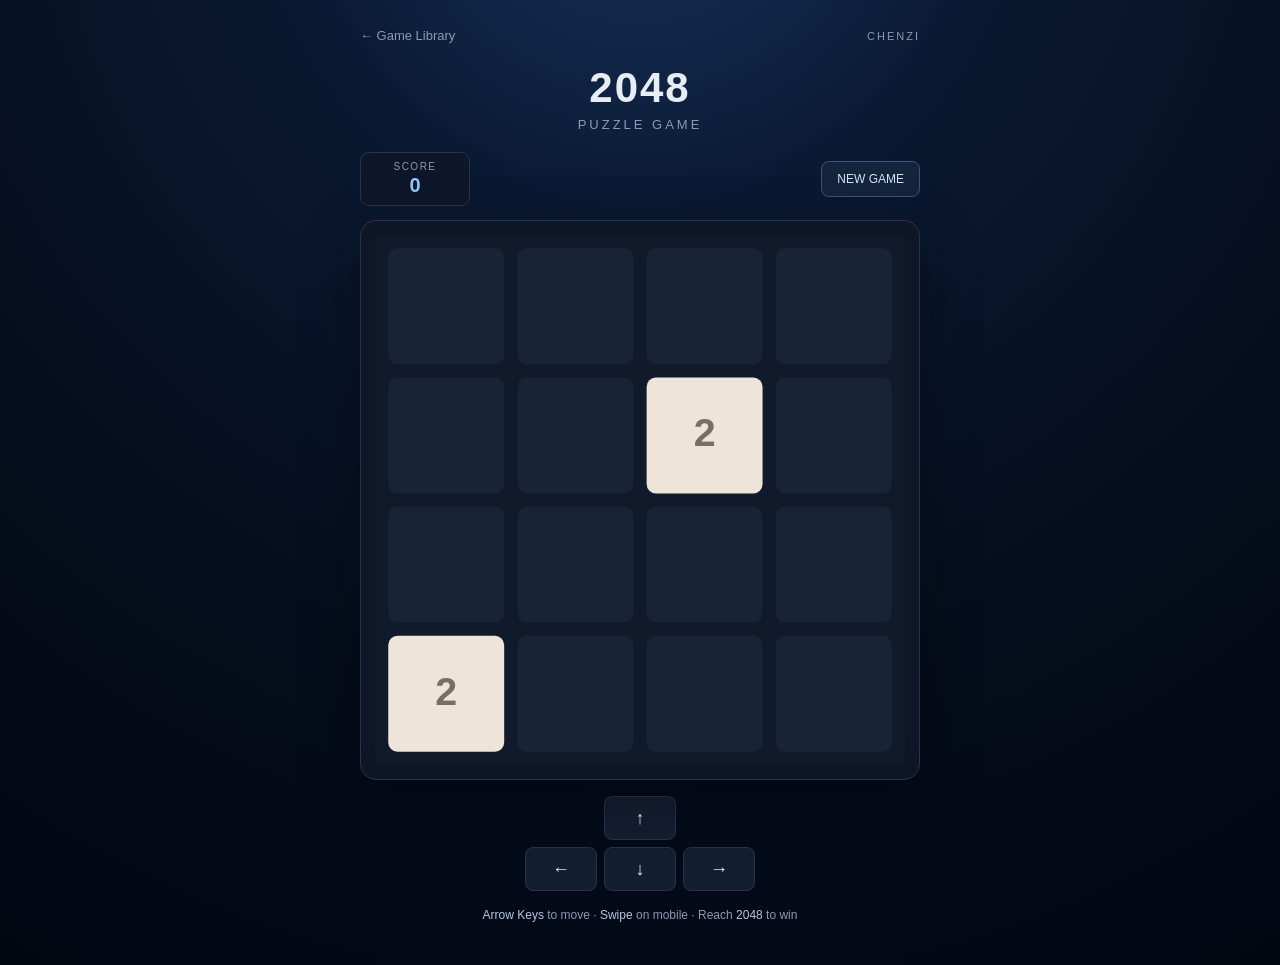
==== games/2048/index.html @ 6d498e64 "Initial game library" ====
<!DOCTYPE html>
<html lang="en">
<head>
<meta charset="UTF-8">
<meta name="viewport" content="width=device-width, initial-scale=1.0">

<title>2048 — Chenzi Game Library</title>

<style>

:root{
    --bg:#080d18;
    --panel:#0f1728;
    --panel2:#141e31;
    --line:#26334a;

    --text:#e8edf5;
    --muted:#8d9ab0;

    --accent:#6ba8ff;
    --accent2:#8cc8ff;

    --board:#111a2b;
    --empty:#182337;
}

*{
    box-sizing:border-box;
}

html,
body{
    margin:0;
    width:100%;
    min-height:100%;
}

body{

    min-height:100vh;

    background:
    radial-gradient(
        circle at 50% -15%,
        #18345f 0%,
        #0a1932 28%,
        #050d1c 65%,
        #020611 100%
    );


    color:var(--text);

    font-family:
        Inter,
        "Segoe UI",
        "Microsoft YaHei",
        sans-serif;

    display:flex;
    justify-content:center;

    overflow-x:hidden;
}


/* =========================================================
                         页面
========================================================= */

.page{

    width:min(560px,94vw);

    padding:
        28px
        0
        40px;

}


/* =========================================================
                         顶部
========================================================= */

.topbar{

    display:flex;

    align-items:center;

    justify-content:space-between;

    margin-bottom:24px;

}

.back{

    color:var(--muted);

    text-decoration:none;

    font-size:13px;

    transition:.15s;

}

.back:hover{

    color:var(--text);

}


.brand{

    color:var(--muted);

    font-size:11px;

    letter-spacing:2px;

}


/* =========================================================
                         标题
========================================================= */

.header{

    text-align:center;

    margin-bottom:20px;

}

h1{

    margin:0;

    font-size:42px;

    line-height:1;

    letter-spacing:2px;

    font-weight:700;

}

.subtitle{

    margin-top:8px;

    color:var(--muted);

    font-size:13px;

    letter-spacing:3px;

}


/* =========================================================
                         信息栏
========================================================= */

.info{

    display:flex;

    justify-content:space-between;

    align-items:center;

    margin-bottom:14px;

}


.score-box{

    min-width:110px;

    padding:
        8px
        14px;

    background:
        rgba(15,23,40,.9);

    border:
        1px solid var(--line);

    border-radius:9px;

    text-align:center;

}


.score-label{

    display:block;

    color:var(--muted);

    font-size:10px;

    letter-spacing:1.5px;

}


#score{

    display:block;

    margin-top:2px;

    font-size:20px;

    font-weight:700;

    color:var(--accent2);

}


.new-game{

    border:
        1px solid #38547c;

    background:
        #14243d;

    color:#cfe4ff;

    padding:
        10px
        15px;

    border-radius:8px;

    font:inherit;

    font-size:12px;

    cursor:pointer;

    transition:.15s;

}

.new-game:hover{

    background:#1a2f4f;

    border-color:#5278aa;

}


/* =========================================================
                         游戏区域
========================================================= */

.game-wrapper{

    position:relative;

    width:100%;

    aspect-ratio:1 / 1;

    background:
        rgba(15,23,40,.94);

    border:
        1px solid var(--line);

    border-radius:16px;

    padding:14px;

    box-shadow:
        0 18px 60px rgba(0,0,0,.3);

}


canvas{

    display:block;

    width:100%;

    height:100%;

    border-radius:10px;

    touch-action:none;

}


/* =========================================================
                         游戏结束 / 胜利
========================================================= */

.overlay{

    position:absolute;

    inset:14px;

    border-radius:10px;

    background:
        rgba(7,12,22,.84);

    backdrop-filter:
        blur(5px);

    display:flex;

    align-items:center;

    justify-content:center;

    flex-direction:column;

    opacity:0;

    pointer-events:none;

    transition:.25s;

}


.overlay.show{

    opacity:1;

    pointer-events:auto;

}


.overlay-title{

    font-size:30px;

    font-weight:700;

    letter-spacing:2px;

    margin-bottom:8px;

}


.overlay-sub{

    color:var(--muted);

    font-size:13px;

    margin-bottom:20px;

}


.overlay button{

    border:
        1px solid #38547c;

    background:#14243d;

    color:#d8e9ff;

    padding:
        10px
        20px;

    border-radius:8px;

    cursor:pointer;

    font:inherit;

}


/* =========================================================
                         手机方向键
========================================================= */

.controls{

    margin-top:16px;

    display:grid;

    grid-template-columns:
        repeat(3,1fr);

    gap:7px;

    max-width:230px;

    margin-left:auto;

    margin-right:auto;

}


.control{

    height:44px;

    border:
        1px solid var(--line);

    background:
        var(--panel2);

    color:var(--text);

    border-radius:8px;

    cursor:pointer;

    font-size:18px;

    user-select:none;

    -webkit-user-select:none;

    transition:.1s;

}


.control:hover{

    background:#1c2940;

    border-color:#41516b;

}


.control:active{

    transform:scale(.94);

    background:#243650;

}


.control.up{

    grid-column:2;

}

.control.left{

    grid-column:1;

    grid-row:2;

}

.control.down{

    grid-column:2;

    grid-row:2;

}

.control.right{

    grid-column:3;

    grid-row:2;

}


/* =========================================================
                         提示
========================================================= */

.hint{

    text-align:center;

    color:var(--muted);

    font-size:12px;

    line-height:1.6;

    margin-top:15px;

}


.hint b{

    color:#b7c7df;

    font-weight:500;

}


/* =========================================================
                         小屏幕
========================================================= */

@media(max-width:500px){

    .page{

        padding-top:18px;

    }

    h1{

        font-size:36px;

    }

    .score-box{

        min-width:90px;

    }

}

</style>
</head>


<body>


<div class="page">


<!-- =====================================================
                         顶部
===================================================== -->

<div class="topbar">

    <a
        href="../../index.html"
        class="back">

        ← Game Library

    </a>


    <div class="brand">

        CHENZI

    </div>

</div>



<!-- =====================================================
                         标题
===================================================== -->

<header class="header">

    <h1>2048</h1>

    <div class="subtitle">

        PUZZLE GAME

    </div>

</header>



<!-- =====================================================
                         分数
===================================================== -->

<div class="info">


    <div class="score-box">

        <span class="score-label">

            SCORE

        </span>

        <span id="score">

            0

        </span>

    </div>


    <button
        class="new-game"
        id="newGame">

        NEW GAME

    </button>


</div>



<!-- =====================================================
                         游戏区域
===================================================== -->

<div class="game-wrapper">


    <canvas id="gameCanvas"></canvas>


    <div
        class="overlay"
        id="overlay">


        <div
            class="overlay-title"
            id="overlayTitle">

            GAME OVER

        </div>


        <div
            class="overlay-sub"
            id="overlaySub">

            No more moves.

        </div>


        <button id="overlayButton">

            TRY AGAIN

        </button>


    </div>


</div>



<!-- =====================================================
                         手机方向键
===================================================== -->

<div class="controls">


    <button
        class="control up"
        data-direction="up">

        ↑

    </button>


    <button
        class="control left"
        data-direction="left">

        ←

    </button>


    <button
        class="control down"
        data-direction="down">

        ↓

    </button>


    <button
        class="control right"
        data-direction="right">

        →

    </button>


</div>



<div class="hint">

    <b>Arrow Keys</b>
    to move
    ·
    <b>Swipe</b>
    on mobile
    ·
    Reach <b>2048</b> to win

</div>


</div>



<script>

/* =========================================================
                         基本参数
========================================================= */

const SIZE = 4;


/* =========================================================
                         Canvas
========================================================= */

const canvas =
    document.getElementById("gameCanvas");

const ctx =
    canvas.getContext("2d");


/* =========================================================
                         游戏状态
========================================================= */

let board;

let score = 0;

let gameOver = false;

let audioContext = null;


function playMergeSound(){

    try{

        if(!audioContext){

            audioContext =
                new (
                    window.AudioContext ||
                    window.webkitAudioContext
                )();

        }


        if(
            audioContext.state ===
            "suspended"
        ){

            audioContext.resume();

        }


        const now =
            audioContext.currentTime;


        /*
         * 主体声音
         */

        const oscillator =
            audioContext.createOscillator();


        const gain =
            audioContext.createGain();


        oscillator.type =
            "triangle";


        /*
         * 固定音高
         * 不随方块数字变化
         */

        oscillator.frequency.setValueAtTime(
            520,
            now
        );


        /*
         * 瞬间攻击 + 快速衰减
         */

        gain.gain.setValueAtTime(
            0.0001,
            now
        );


        gain.gain.exponentialRampToValueAtTime(
            0.18,
            now + 0.004
        );


        gain.gain.exponentialRampToValueAtTime(
            0.0001,
            now + 0.065
        );


        oscillator.connect(gain);

        gain.connect(
            audioContext.destination
        );


        oscillator.start(now);

        oscillator.stop(
            now + 0.07
        );


        /*
         * 再叠加一个极短的 click
         * 增加“啪”的感觉
         */

        const buffer =
            audioContext.createBuffer(
                1,
                audioContext.sampleRate * 0.025,
                audioContext.sampleRate
            );


        const data =
            buffer.getChannelData(0);


        for(
            let i=0;
            i<data.length;
            i++
        ){

            /*
             * 白噪声快速衰减
             */

            data[i] =
                (
                    Math.random() * 2 - 1
                ) *
                Math.pow(
                    1 - i / data.length,
                    5
                );

        }


        const noise =
            audioContext.createBufferSource();


        const noiseGain =
            audioContext.createGain();


        noise.buffer =
            buffer;


        noiseGain.gain.setValueAtTime(
            0.035,
            now
        );


        noiseGain.gain.exponentialRampToValueAtTime(
            0.0001,
            now + 0.025
        );


        noise.connect(
            noiseGain
        );


        noiseGain.connect(
            audioContext.destination
        );


        noise.start(now);

    }catch(error){

        console.log(
            "Audio unavailable."
        );

    }

}

let won = false;

let keepPlaying = false;


/* =========================================================
                         Canvas 自适应
========================================================= */

function resizeCanvas(){

    const rect =
        canvas.getBoundingClientRect();

    const dpr =
        window.devicePixelRatio || 1;

    canvas.width =
        rect.width * dpr;

    canvas.height =
        rect.height * dpr;

    ctx.setTransform(
        dpr,
        0,
        0,
        dpr,
        0,
        0
    );

    draw();

}


window.addEventListener(
    "resize",
    resizeCanvas
);


/* =========================================================
                         创建棋盘
========================================================= */

function createBoard(){

    return Array.from(
        {length:SIZE},
        () => Array(SIZE).fill(0)
    );

}


/* =========================================================
                         随机生成方块
========================================================= */

function addTile(){

    const empty = [];


    for(let r=0;r<SIZE;r++){

        for(let c=0;c<SIZE;c++){

            if(board[r][c] === 0){

                empty.push({
                    r,
                    c
                });

            }

        }

    }


    if(empty.length === 0){

        return;

    }


    const cell =
        empty[
            Math.floor(
                Math.random() *
                empty.length
            )
        ];


    board[cell.r][cell.c] =
        Math.random() < 0.9
        ? 2
        : 4;

}


/* =========================================================
                         开始新游戏
========================================================= */

function newGame(){

    board =
        createBoard();

    score =
        0;

    gameOver =
        false;

    won =
        false;

    keepPlaying =
        false;


    hideOverlay();


    addTile();

    addTile();


    updateScore();

    draw();

}


/* =========================================================
                         压缩一行
========================================================= */

function slide(row){

    return row.filter(
        value => value !== 0
    );

}


/* =========================================================
                         合并一行
========================================================= */

function mergeRow(row){

    let result =
        slide(row);

    let merged = [];


    for(
        let i=0;
        i<result.length;
        i++
    ){

        if(
            i < result.length - 1 &&
            result[i] === result[i+1]
        ){

            const value =
                result[i] * 2;


            merged.push(value);

            score += value;

	    playMergeSound();

            i++;

        }else{

            merged.push(
                result[i]
            );

        }

    }


    while(
        merged.length < SIZE
    ){

        merged.push(0);

    }


    return merged;

}


/* =========================================================
                         左移
========================================================= */

function moveLeft(){

    let moved =
        false;


    for(let r=0;r<SIZE;r++){

        const oldRow =
            [...board[r]];


        const newRow =
            mergeRow(oldRow);


        board[r] =
            newRow;


        if(
            !arraysEqual(
                oldRow,
                newRow
            )
        ){

            moved =
                true;

        }

    }


    return moved;

}


/* =========================================================
                         右移
========================================================= */

function moveRight(){

    let moved =
        false;


    for(let r=0;r<SIZE;r++){

        const oldRow =
            [...board[r]];


        const reversed =
            [...oldRow].reverse();


        const merged =
            mergeRow(reversed);


        const newRow =
            merged.reverse();


        board[r] =
            newRow;


        if(
            !arraysEqual(
                oldRow,
                newRow
            )
        ){

            moved =
                true;

        }

    }


    return moved;

}


/* =========================================================
                         上移
========================================================= */

function moveUp(){

    let moved =
        false;


    for(let c=0;c<SIZE;c++){

        const oldCol = [];


        for(let r=0;r<SIZE;r++){

            oldCol.push(
                board[r][c]
            );

        }


        const newCol =
            mergeRow(oldCol);


        for(let r=0;r<SIZE;r++){

            board[r][c] =
                newCol[r];

        }


        if(
            !arraysEqual(
                oldCol,
                newCol
            )
        ){

            moved =
                true;

        }

    }


    return moved;

}


/* =========================================================
                         下移
========================================================= */

function moveDown(){

    let moved =
        false;


    for(let c=0;c<SIZE;c++){

        const oldCol = [];


        for(let r=0;r<SIZE;r++){

            oldCol.push(
                board[r][c]
            );

        }


        const reversed =
            [...oldCol].reverse();


        const merged =
            mergeRow(reversed);


        const newCol =
            merged.reverse();


        for(let r=0;r<SIZE;r++){

            board[r][c] =
                newCol[r];

        }


        if(
            !arraysEqual(
                oldCol,
                newCol
            )
        ){

            moved =
                true;

        }

    }


    return moved;

}


/* =========================================================
                         数组比较
========================================================= */

function arraysEqual(a,b){

    if(a.length !== b.length){

        return false;

    }


    for(let i=0;i<a.length;i++){

        if(a[i] !== b[i]){

            return false;

        }

    }


    return true;

}


/* =========================================================
                         检查是否可以移动
========================================================= */

function canMove(){

    /*
     * 还有空格
     */

    for(let r=0;r<SIZE;r++){

        for(let c=0;c<SIZE;c++){

            if(board[r][c] === 0){

                return true;

            }

        }

    }


    /*
     * 横向是否存在相同数字
     */

    for(let r=0;r<SIZE;r++){

        for(let c=0;c<SIZE-1;c++){

            if(
                board[r][c] ===
                board[r][c+1]
            ){

                return true;

            }

        }

    }


    /*
     * 纵向是否存在相同数字
     */

    for(let c=0;c<SIZE;c++){

        for(let r=0;r<SIZE-1;r++){

            if(
                board[r][c] ===
                board[r+1][c]
            ){

                return true;

            }

        }

    }


    return false;

}


/* =========================================================
                         检查 2048
========================================================= */

function checkWin(){

    for(let r=0;r<SIZE;r++){

        for(let c=0;c<SIZE;c++){

            if(board[r][c] === 2048){

                return true;

            }

        }

    }


    return false;

}


/* =========================================================
                         执行移动
========================================================= */

function move(direction){

    if(gameOver){

        return;

    }


    if(won && !keepPlaying){

        return;

    }


    let moved =
        false;


    switch(direction){

        case "left":

            moved =
                moveLeft();

            break;


        case "right":

            moved =
                moveRight();

            break;


        case "up":

            moved =
                moveUp();

            break;


        case "down":

            moved =
                moveDown();

            break;

    }


    /*
     * 没有发生变化
     */

    if(!moved){

        return;

    }


    /*
     * 和 MATLAB 版本一样：
     * 只有成功移动后才生成新方块。
     */

    addTile();


    updateScore();

    draw();


    /*
     * 胜利
     */

    if(
        !won &&
        checkWin()
    ){

        won =
            true;

        showWin();

    }


    /*
     * 游戏结束
     */

    if(!canMove()){

        gameOver =
            true;

        showGameOver();

    }

}


/* =========================================================
                         更新分数
========================================================= */

function updateScore(){

    document
        .getElementById("score")
        .textContent =
        score;

}


/* =========================================================
                         方块颜色
========================================================= */

function getTileStyle(value){

    const colors = {

        0:{
            bg:"#182337",
            text:"transparent"
        },

        2:{
            bg:"#eee4da",
            text:"#776e65"
        },

        4:{
            bg:"#ede0c8",
            text:"#776e65"
        },

        8:{
            bg:"#f2b179",
            text:"#ffffff"
        },

        16:{
            bg:"#f59563",
            text:"#ffffff"
        },

        32:{
            bg:"#f67c5f",
            text:"#ffffff"
        },

        64:{
            bg:"#f65e3b",
            text:"#ffffff"
        },

        128:{
            bg:"#edcf72",
            text:"#ffffff"
        },

        256:{
            bg:"#edcc61",
            text:"#ffffff"
        },

        512:{
            bg:"#edc850",
            text:"#ffffff"
        },

        1024:{
            bg:"#edc53f",
            text:"#ffffff"
        },

        2048:{
            bg:"#edc22e",
            text:"#ffffff"
        }

    };


    if(
        colors[value]
    ){

        return colors[value];

    }


    return {

        bg:"#244d79",

        text:"#ffffff"

    };

}


/* =========================================================
                         绘制圆角矩形
========================================================= */

function roundedRect(
    x,
    y,
    width,
    height,
    radius
){

    ctx.beginPath();

    ctx.roundRect(
        x,
        y,
        width,
        height,
        radius
    );

    ctx.fill();

}


/* =========================================================
                         绘制棋盘
========================================================= */

function draw(){

    if(!board){

        return;

    }


    const width =
        canvas.clientWidth;

    const height =
        canvas.clientHeight;


    /*
     * 背景
     */

    ctx.clearRect(
        0,
        0,
        width,
        height
    );


    ctx.fillStyle =
        "#101a2b";

    ctx.fillRect(
        0,
        0,
        width,
        height
    );


    /*
     * 间距
     */

    const gap =
        Math.max(
            7,
            width * 0.025
        );


    const tileSize =
        (
            width -
            gap * 5
        ) / 4;


    /*
     * 绘制 16 个格子
     */

    for(let r=0;r<SIZE;r++){

        for(let c=0;c<SIZE;c++){

            const x =
                gap +
                c *
                (tileSize + gap);


            const y =
                gap +
                r *
                (tileSize + gap);


            const value =
                board[r][c];


            const style =
                getTileStyle(value);


            ctx.fillStyle =
                style.bg;


            roundedRect(
                x,
                y,
                tileSize,
                tileSize,
                Math.max(
                    6,
                    tileSize * .08
                )
            );


            if(value !== 0){

                /*
                 * 数字大小
                 */

                let fontSize;


                if(value < 100){

                    fontSize =
                        tileSize * .34;

                }else if(value < 1000){

                    fontSize =
                        tileSize * .29;

                }else{

                    fontSize =
                        tileSize * .22;

                }


                ctx.fillStyle =
                    style.text;


                ctx.font =
                    `700 ${fontSize}px Inter, "Segoe UI", sans-serif`;


                ctx.textAlign =
                    "center";


                ctx.textBaseline =
                    "middle";


                ctx.fillText(

                    value.toString(),

                    x +
                    tileSize / 2,

                    y +
                    tileSize / 2

                );

            }

        }

    }

}


/* =========================================================
                         Overlay
========================================================= */

function showOverlay(
    title,
    subtitle
){

    document
        .getElementById("overlayTitle")
        .textContent =
        title;


    document
        .getElementById("overlaySub")
        .textContent =
        subtitle;


    document
        .getElementById("overlay")
        .classList
        .add("show");

}


function hideOverlay(){

    document
        .getElementById("overlay")
        .classList
        .remove("show");

}


/* =========================================================
                         胜利
========================================================= */

function showWin(){

    showOverlay(

        "YOU WIN!",

        "You reached 2048."

    );


    document
        .getElementById("overlayButton")
        .textContent =
        "KEEP PLAYING";

}


/* =========================================================
                         游戏结束
========================================================= */

function showGameOver(){

    showOverlay(

        "GAME OVER",

        "No more moves."

    );


    document
        .getElementById("overlayButton")
        .textContent =
        "TRY AGAIN";

}


/* =========================================================
                         Overlay 按钮
========================================================= */

document
    .getElementById("overlayButton")
    .addEventListener(

        "click",

        () => {

            if(won && !keepPlaying){

                keepPlaying =
                    true;

                hideOverlay();

            }else{

                newGame();

            }

        }

    );


/* =========================================================
                         新游戏
========================================================= */

document
    .getElementById("newGame")
    .addEventListener(

        "click",

        newGame

    );


/* =========================================================
                         键盘控制
========================================================= */

document.addEventListener(

    "keydown",

    event => {

        const keys = {

            ArrowLeft:"left",

            ArrowRight:"right",

            ArrowUp:"up",

            ArrowDown:"down"

        };


        if(
            keys[event.key]
        ){

            event.preventDefault();

            move(
                keys[event.key]
            );

        }

    }

);


/* =========================================================
                         屏幕按钮
========================================================= */

document
    .querySelectorAll(
        ".control"
    )
    .forEach(

        button => {

            button.addEventListener(

                "click",

                () => {

                    move(
                        button.dataset.direction
                    );

                }

            );

        }

    );


/* =========================================================
                         触摸滑动
========================================================= */

let touchStartX = 0;

let touchStartY = 0;


canvas.addEventListener(

    "touchstart",

    event => {

        const touch =
            event.changedTouches[0];


        touchStartX =
            touch.clientX;

        touchStartY =
            touch.clientY;

    },

    {
        passive:true
    }

);


canvas.addEventListener(

    "touchend",

    event => {

        const touch =
            event.changedTouches[0];


        const dx =
            touch.clientX -
            touchStartX;


        const dy =
            touch.clientY -
            touchStartY;


        const threshold =
            25;


        if(
            Math.abs(dx) <
            threshold &&
            Math.abs(dy) <
            threshold
        ){

            return;

        }


        if(
            Math.abs(dx) >
            Math.abs(dy)
        ){

            if(dx > 0){

                move("right");

            }else{

                move("left");

            }

        }else{

            if(dy > 0){

                move("down");

            }else{

                move("up");

            }

        }

    },

    {
        passive:true
    }

);


/* =========================================================
                         初始化
========================================================= */

newGame();

resizeCanvas();

</script>

</body>
</html>
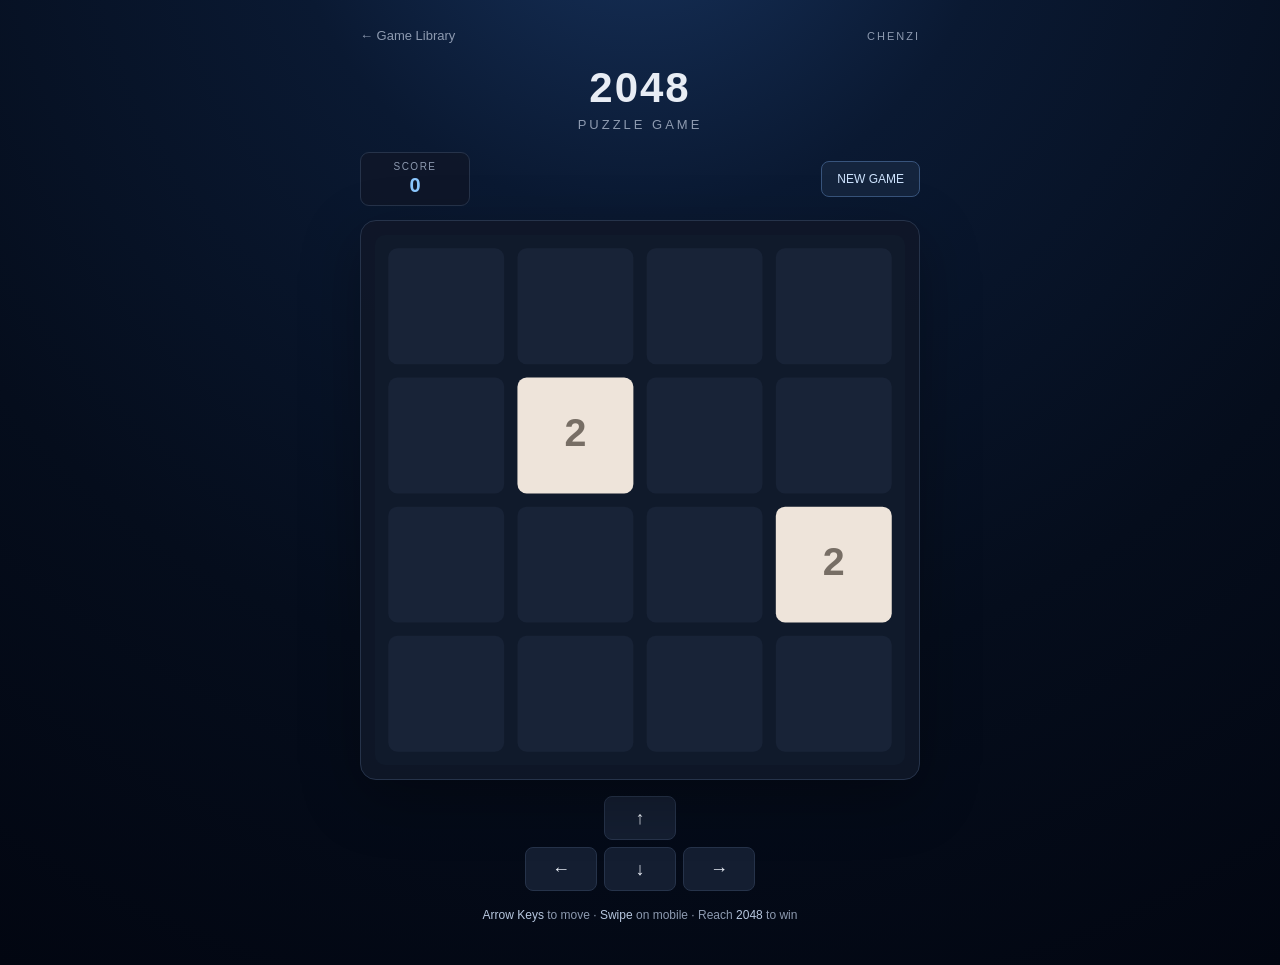
==== commit 2f004bdc: "Update games and mobile controls Classic games recreated with JavaScript — for learning, experimenta" ====
--- a/games/2048/index.html
+++ b/games/2048/index.html
@@ -48,7 +48,6 @@
         #020611 100%
     );
 
-
     color:var(--text);
 
     font-family:
@@ -787,6 +786,10 @@
 let audioContext = null;
 
 
+/* =========================================================
+                       合成音效
+========================================================= */
+
 function playMergeSound(){
 
     try{
@@ -816,9 +819,44 @@
             audioContext.currentTime;
 
 
+        /* =================================================
+                         轻度压缩
+           ================================================= */
+
         /*
-         * 主体声音
+         * 手机扬声器和电脑扬声器的表现差异比较大，
+         * 这里增加一个轻度 compressor，
+         * 在提高音量的同时避免峰值过于刺耳。
          */
+
+        const compressor =
+            audioContext.createDynamicsCompressor();
+
+
+        compressor.threshold.value =
+            -12;
+
+        compressor.knee.value =
+            8;
+
+        compressor.ratio.value =
+            4;
+
+        compressor.attack.value =
+            0.003;
+
+        compressor.release.value =
+            0.08;
+
+
+        compressor.connect(
+            audioContext.destination
+        );
+
+
+        /* =================================================
+                         主体声音
+           ================================================= */
 
         const oscillator =
             audioContext.createOscillator();
@@ -844,7 +882,13 @@
 
 
         /*
-         * 瞬间攻击 + 快速衰减
+         * 提高合成音效音量。
+         *
+         * 原来：
+         * 0.18
+         *
+         * 现在：
+         * 0.38
          */
 
         gain.gain.setValueAtTime(
@@ -854,7 +898,7 @@
 
 
         gain.gain.exponentialRampToValueAtTime(
-            0.18,
+            0.55,
             now + 0.004
         );
 
@@ -868,7 +912,7 @@
         oscillator.connect(gain);
 
         gain.connect(
-            audioContext.destination
+            compressor
         );
 
 
@@ -879,15 +923,24 @@
         );
 
 
+        /* =================================================
+                         Click 音效
+           ================================================= */
+
         /*
-         * 再叠加一个极短的 click
-         * 增加“啪”的感觉
+         * 再叠加一个极短的 click，
+         * 增加“啪”的感觉。
+         *
+         * 同样提高音量。
          */
 
         const buffer =
             audioContext.createBuffer(
                 1,
-                audioContext.sampleRate * 0.025,
+                Math.floor(
+                    audioContext.sampleRate *
+                    0.025
+                ),
                 audioContext.sampleRate
             );
 
@@ -930,8 +983,16 @@
             buffer;
 
 
+        /*
+         * 原来：
+         * 0.035
+         *
+         * 现在：
+         * 0.07
+         */
+
         noiseGain.gain.setValueAtTime(
-            0.035,
+            0.11,
             now
         );
 
@@ -948,7 +1009,7 @@
 
 
         noiseGain.connect(
-            audioContext.destination
+            compressor
         );
 
 
@@ -963,6 +1024,7 @@
     }
 
 }
+
 
 let won = false;
 
@@ -1153,7 +1215,14 @@
 
             score += value;
 
-	    playMergeSound();
+
+            /*
+             * 每次发生合成，
+             * 播放增强后的音效。
+             */
+
+            playMergeSound();
+
 
             i++;
 
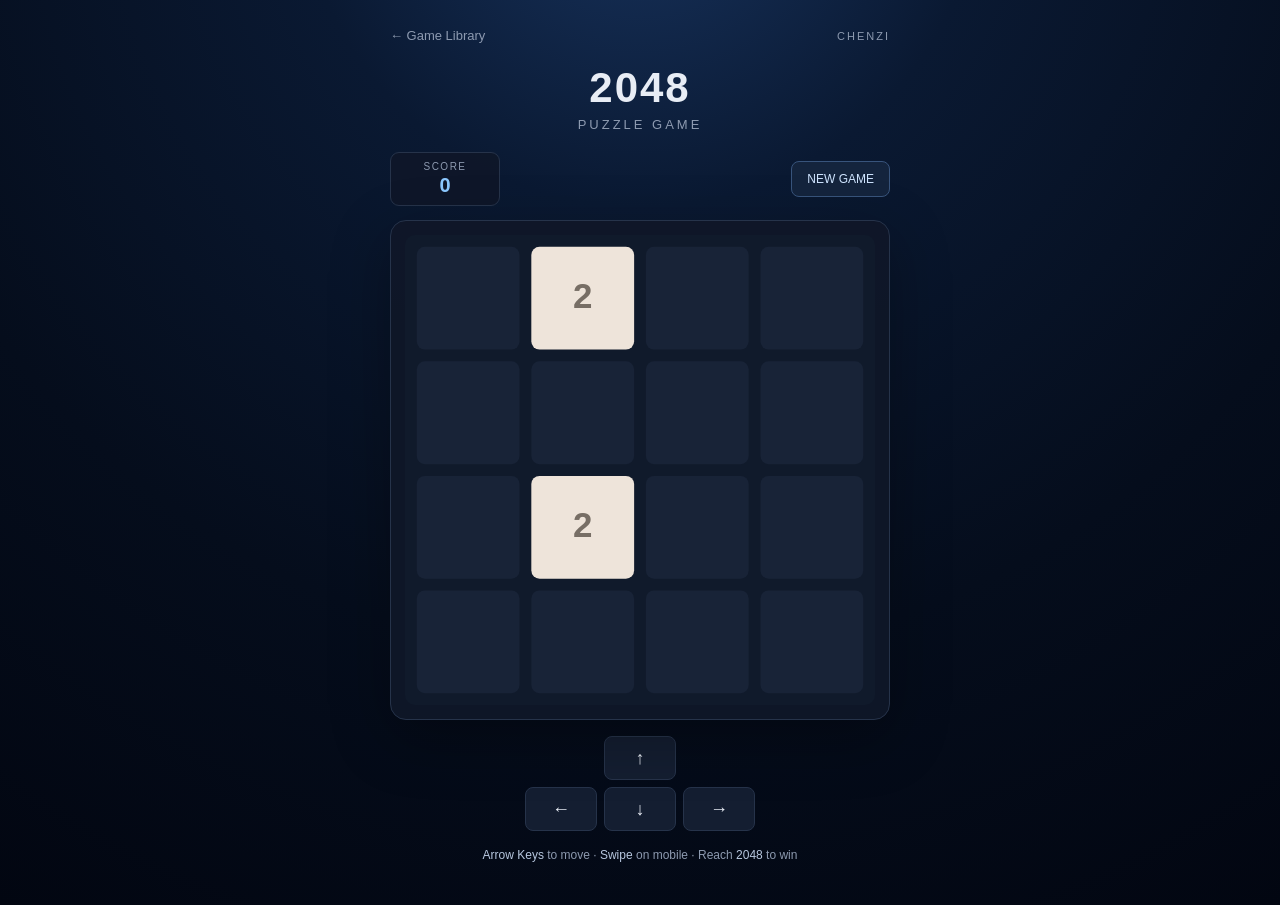
==== commit f8c27306: "Update index.html" ====
--- a/games/2048/index.html
+++ b/games/2048/index.html
@@ -69,7 +69,20 @@
 
 .page{
 
-    width:min(560px,94vw);
+    /*
+     * 电脑端稍微缩小整体宽度
+     *
+     * 原来：
+     * width:min(560px,94vw);
+     *
+     * 现在：
+     * width:min(500px,94vw);
+     *
+     * 手机端仍然由 94vw 控制，
+     * 因此移动端布局基本保持原样。
+     */
+
+    width:min(500px,94vw);
 
     padding:
         28px
@@ -823,12 +836,6 @@
                          轻度压缩
            ================================================= */
 
-        /*
-         * 手机扬声器和电脑扬声器的表现差异比较大，
-         * 这里增加一个轻度 compressor，
-         * 在提高音量的同时避免峰值过于刺耳。
-         */
-
         const compressor =
             audioContext.createDynamicsCompressor();
 
@@ -869,11 +876,6 @@
         oscillator.type =
             "triangle";
 
-
-        /*
-         * 固定音高
-         * 不随方块数字变化
-         */
 
         oscillator.frequency.setValueAtTime(
             520,
@@ -881,16 +883,6 @@
         );
 
 
-        /*
-         * 提高合成音效音量。
-         *
-         * 原来：
-         * 0.18
-         *
-         * 现在：
-         * 0.38
-         */
-
         gain.gain.setValueAtTime(
             0.0001,
             now
@@ -926,13 +918,6 @@
         /* =================================================
                          Click 音效
            ================================================= */
-
-        /*
-         * 再叠加一个极短的 click，
-         * 增加“啪”的感觉。
-         *
-         * 同样提高音量。
-         */
 
         const buffer =
             audioContext.createBuffer(
@@ -955,10 +940,6 @@
             i++
         ){
 
-            /*
-             * 白噪声快速衰减
-             */
-
             data[i] =
                 (
                     Math.random() * 2 - 1
@@ -983,14 +964,6 @@
             buffer;
 
 
-        /*
-         * 原来：
-         * 0.035
-         *
-         * 现在：
-         * 0.07
-         */
-
         noiseGain.gain.setValueAtTime(
             0.11,
             now
@@ -1216,11 +1189,6 @@
             score += value;
 
 
-            /*
-             * 每次发生合成，
-             * 播放增强后的音效。
-             */
-
             playMergeSound();
 
 
@@ -1502,10 +1470,6 @@
 
 function canMove(){
 
-    /*
-     * 还有空格
-     */
-
     for(let r=0;r<SIZE;r++){
 
         for(let c=0;c<SIZE;c++){
@@ -1520,10 +1484,6 @@
 
     }
 
-
-    /*
-     * 横向是否存在相同数字
-     */
 
     for(let r=0;r<SIZE;r++){
 
@@ -1543,10 +1503,6 @@
     }
 
 
-    /*
-     * 纵向是否存在相同数字
-     */
-
     for(let c=0;c<SIZE;c++){
 
         for(let r=0;r<SIZE-1;r++){
@@ -1656,10 +1612,6 @@
     }
 
 
-    /*
-     * 没有发生变化
-     */
-
     if(!moved){
 
         return;
@@ -1667,11 +1619,6 @@
     }
 
 
-    /*
-     * 和 MATLAB 版本一样：
-     * 只有成功移动后才生成新方块。
-     */
-
     addTile();
 
 
@@ -1679,10 +1626,6 @@
 
     draw();
 
-
-    /*
-     * 胜利
-     */
 
     if(
         !won &&
@@ -1696,10 +1639,6 @@
 
     }
 
-
-    /*
-     * 游戏结束
-     */
 
     if(!canMove()){
 
@@ -1865,10 +1804,6 @@
         canvas.clientHeight;
 
 
-    /*
-     * 背景
-     */
-
     ctx.clearRect(
         0,
         0,
@@ -1888,10 +1823,6 @@
     );
 
 
-    /*
-     * 间距
-     */
-
     const gap =
         Math.max(
             7,
@@ -1905,10 +1836,6 @@
             gap * 5
         ) / 4;
 
-
-    /*
-     * 绘制 16 个格子
-     */
 
     for(let r=0;r<SIZE;r++){
 
@@ -1952,10 +1879,6 @@
 
             if(value !== 0){
 
-                /*
-                 * 数字大小
-                 */
-
                 let fontSize;
 
 
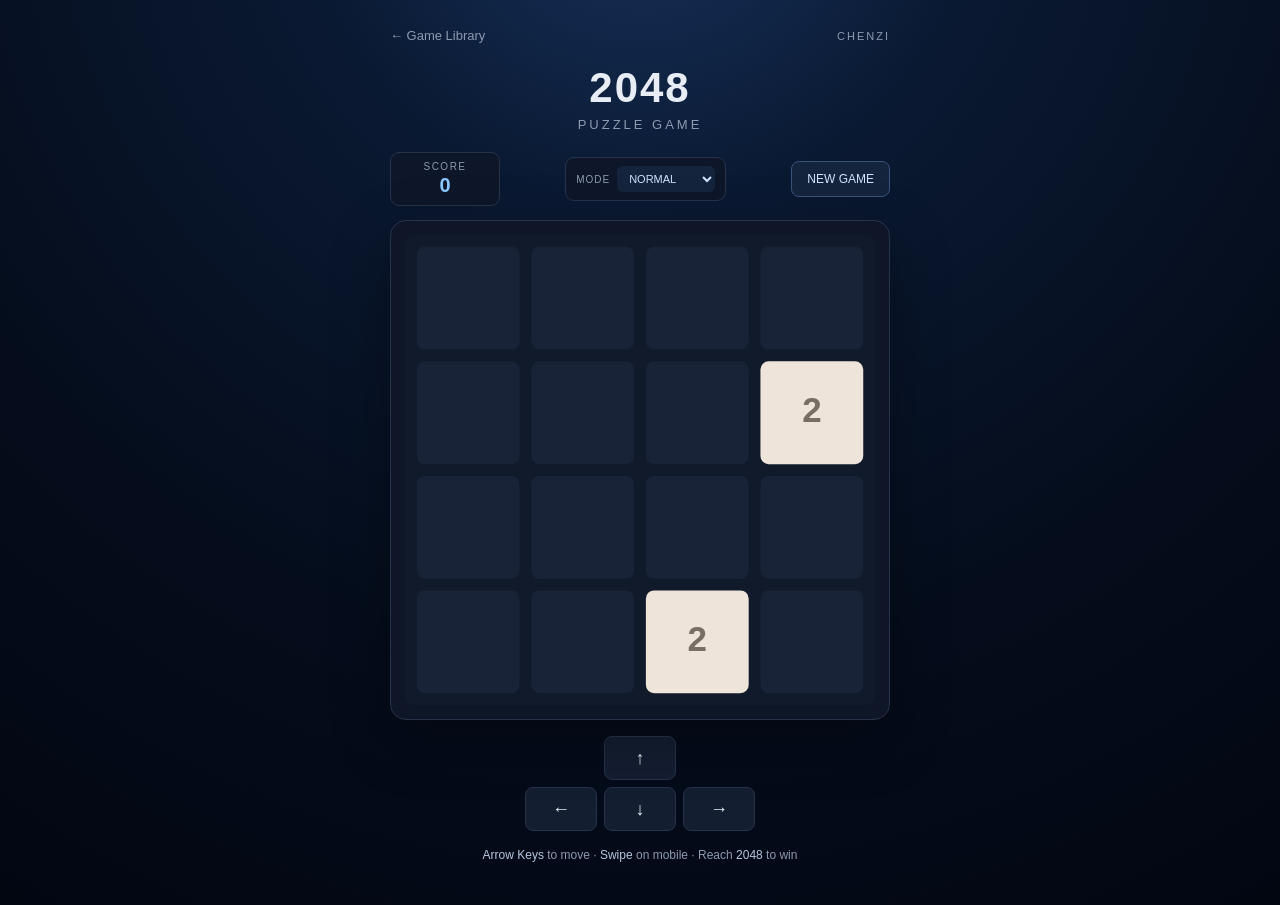
==== commit c6606c92: "Update index.html 新增2048auto模式" ====
--- a/games/2048/index.html
+++ b/games/2048/index.html
@@ -1,14 +1,20 @@
 <!DOCTYPE html>
 <html lang="en">
+
 <head>
+
 <meta charset="UTF-8">
-<meta name="viewport" content="width=device-width, initial-scale=1.0">
+
+<meta name="viewport"
+      content="width=device-width, initial-scale=1.0">
 
 <title>2048 — Chenzi Game Library</title>
 
+
 <style>
 
 :root{
+
     --bg:#080d18;
     --panel:#0f1728;
     --panel2:#141e31;
@@ -22,24 +28,33 @@
 
     --board:#111a2b;
     --empty:#182337;
-}
+
+}
+
 
 *{
     box-sizing:border-box;
 }
 
+
 html,
 body{
+
     margin:0;
+
     width:100%;
+
     min-height:100%;
-}
+
+}
+
 
 body{
 
     min-height:100vh;
 
     background:
+
     radial-gradient(
         circle at 50% -15%,
         #18345f 0%,
@@ -57,9 +72,11 @@
         sans-serif;
 
     display:flex;
+
     justify-content:center;
 
     overflow-x:hidden;
+
 }
 
 
@@ -68,19 +85,6 @@
 ========================================================= */
 
 .page{
-
-    /*
-     * 电脑端稍微缩小整体宽度
-     *
-     * 原来：
-     * width:min(560px,94vw);
-     *
-     * 现在：
-     * width:min(500px,94vw);
-     *
-     * 手机端仍然由 94vw 控制，
-     * 因此移动端布局基本保持原样。
-     */
 
     width:min(500px,94vw);
 
@@ -108,6 +112,7 @@
 
 }
 
+
 .back{
 
     color:var(--muted);
@@ -120,6 +125,7 @@
 
 }
 
+
 .back:hover{
 
     color:var(--text);
@@ -150,6 +156,7 @@
 
 }
 
+
 h1{
 
     margin:0;
@@ -164,6 +171,7 @@
 
 }
 
+
 .subtitle{
 
     margin-top:8px;
@@ -190,6 +198,8 @@
     align-items:center;
 
     margin-bottom:14px;
+
+    gap:10px;
 
 }
 
@@ -243,6 +253,78 @@
 }
 
 
+/* =========================================================
+                         模式选择
+========================================================= */
+
+.mode-box{
+
+    display:flex;
+
+    align-items:center;
+
+    gap:7px;
+
+    padding:
+        8px
+        10px;
+
+    background:
+        rgba(15,23,40,.9);
+
+    border:
+        1px solid var(--line);
+
+    border-radius:9px;
+
+}
+
+
+.mode-label{
+
+    color:var(--muted);
+
+    font-size:10px;
+
+    letter-spacing:1px;
+
+}
+
+
+#modeSelect{
+
+    border:0;
+
+    outline:none;
+
+    background:#14243d;
+
+    color:#cfe4ff;
+
+    padding:
+        6px
+        8px;
+
+    border-radius:6px;
+
+    font-family:inherit;
+
+    font-size:11px;
+
+    cursor:pointer;
+
+}
+
+
+#modeSelect option{
+
+    background:#14243d;
+
+    color:#d8e9ff;
+
+}
+
+
 .new-game{
 
     border:
@@ -269,6 +351,7 @@
 
 }
 
+
 .new-game:hover{
 
     background:#1a2f4f;
@@ -322,7 +405,7 @@
 
 
 /* =========================================================
-                         游戏结束 / 胜利
+                         Overlay
 ========================================================= */
 
 .overlay{
@@ -336,8 +419,14 @@
     background:
         rgba(7,12,22,.84);
 
-    backdrop-filter:
-        blur(5px);
+    /*
+     * 已取消 backdrop-filter:
+     * 不再对棋盘和背景进行雾化。
+     *
+     * 保留半透明遮罩，因此弹窗依然
+     * 能够突出显示，但底下的棋盘、
+     * 分数和背景保持清晰。
+     */
 
     display:flex;
 
@@ -412,6 +501,77 @@
 
 
 /* =========================================================
+                         向导
+========================================================= */
+
+.wizard-panel{
+
+    display:none;
+
+    margin-top:12px;
+
+    padding:
+        11px
+        14px;
+
+    border:
+        1px solid #30496c;
+
+    border-radius:9px;
+
+    background:
+        rgba(15,27,47,.92);
+
+    text-align:center;
+
+}
+
+
+.wizard-panel.show{
+
+    display:block;
+
+}
+
+
+.wizard-label{
+
+    color:var(--muted);
+
+    font-size:9px;
+
+    letter-spacing:1.8px;
+
+    margin-bottom:3px;
+
+}
+
+
+#wizardDirection{
+
+    color:var(--accent2);
+
+    font-size:18px;
+
+    font-weight:700;
+
+    letter-spacing:1px;
+
+}
+
+
+#wizardReason{
+
+    margin-top:3px;
+
+    color:#7789a5;
+
+    font-size:10px;
+
+}
+
+
+/* =========================================================
                          手机方向键
 ========================================================= */
 
@@ -486,6 +646,7 @@
 
 }
 
+
 .control.left{
 
     grid-column:1;
@@ -494,6 +655,7 @@
 
 }
 
+
 .control.down{
 
     grid-column:2;
@@ -502,6 +664,7 @@
 
 }
 
+
 .control.right{
 
     grid-column:3;
@@ -551,21 +714,47 @@
 
     }
 
+
     h1{
 
         font-size:36px;
 
     }
 
+
     .score-box{
 
         min-width:90px;
 
     }
 
+
+    .mode-box{
+
+        padding:
+            7px
+            8px;
+
+    }
+
+
+    .mode-label{
+
+        display:none;
+
+    }
+
+
+    #modeSelect{
+
+        font-size:10px;
+
+    }
+
 }
 
 </style>
+
 </head>
 
 
@@ -574,10 +763,6 @@
 
 <div class="page">
 
-
-<!-- =====================================================
-                         顶部
-===================================================== -->
 
 <div class="topbar">
 
@@ -599,11 +784,6 @@
 </div>
 
 
-
-<!-- =====================================================
-                         标题
-===================================================== -->
-
 <header class="header">
 
     <h1>2048</h1>
@@ -617,11 +797,6 @@
 </header>
 
 
-
-<!-- =====================================================
-                         分数
-===================================================== -->
-
 <div class="info">
 
 
@@ -638,6 +813,34 @@
             0
 
         </span>
+
+    </div>
+
+
+    <div class="mode-box">
+
+        <span class="mode-label">
+
+            MODE
+
+        </span>
+
+
+        <select id="modeSelect">
+
+            <option value="normal">
+                NORMAL
+            </option>
+
+            <option value="wizard">
+                WIZARD
+            </option>
+
+            <option value="auto">
+                AUTO TEST
+            </option>
+
+        </select>
 
     </div>
 
@@ -654,11 +857,6 @@
 </div>
 
 
-
-<!-- =====================================================
-                         游戏区域
-===================================================== -->
-
 <div class="game-wrapper">
 
 
@@ -697,14 +895,37 @@
 
     </div>
 
-
 </div>
 
 
-
-<!-- =====================================================
-                         手机方向键
-===================================================== -->
+<div
+    class="wizard-panel"
+    id="wizardPanel">
+
+
+    <div class="wizard-label">
+
+        WIZARD RECOMMENDATION
+
+    </div>
+
+
+    <div id="wizardDirection">
+
+        THINKING...
+
+    </div>
+
+
+    <div id="wizardReason">
+
+        Deep Expectimax strategy
+
+    </div>
+
+
+</div>
+
 
 <div class="controls">
 
@@ -746,7 +967,6 @@
 
 
 </div>
-
 
 
 <div class="hint">
@@ -765,7 +985,6 @@
 </div>
 
 
-
 <script>
 
 /* =========================================================
@@ -780,7 +999,10 @@
 ========================================================= */
 
 const canvas =
-    document.getElementById("gameCanvas");
+    document.getElementById(
+        "gameCanvas"
+    );
+
 
 const ctx =
     canvas.getContext("2d");
@@ -790,17 +1012,84 @@
                          游戏状态
 ========================================================= */
 
-let board;
+let board = null;
 
 let score = 0;
 
 let gameOver = false;
 
+let won = false;
+
+let keepPlaying = false;
+
 let audioContext = null;
 
 
 /* =========================================================
-                       合成音效
+                         模式
+========================================================= */
+
+let currentMode = "normal";
+
+let wizardMode = false;
+
+let autoMode = false;
+
+let autoTimer = null;
+
+let wizardThinking = false;
+
+
+/* =========================================================
+                     自动运行速度
+========================================================= */
+
+const AUTO_INTERVAL = 180;
+
+
+/* =========================================================
+                         AI参数
+========================================================= */
+
+const AI_TIME_LIMIT = 350;
+
+const AI_TIMEOUT = {};
+
+let aiDeadline = 0;
+
+let aiCache = new Map();
+
+let aiEvalCache = new Map();
+
+
+/* =========================================================
+                    目标角落：右下角
+========================================================= */
+
+const TARGET_ROW = 3;
+
+const TARGET_COL = 3;
+
+
+/* =========================================================
+                         蛇形权重
+========================================================= */
+
+const SNAKE_WEIGHTS = [
+
+    [ 3,  2,  1,  0],
+
+    [ 4,  5,  6,  7],
+
+    [11, 10,  9,  8],
+
+    [12, 13, 14, 15]
+
+];
+
+
+/* =========================================================
+                         音效
 ========================================================= */
 
 function playMergeSound(){
@@ -832,39 +1121,6 @@
             audioContext.currentTime;
 
 
-        /* =================================================
-                         轻度压缩
-           ================================================= */
-
-        const compressor =
-            audioContext.createDynamicsCompressor();
-
-
-        compressor.threshold.value =
-            -12;
-
-        compressor.knee.value =
-            8;
-
-        compressor.ratio.value =
-            4;
-
-        compressor.attack.value =
-            0.003;
-
-        compressor.release.value =
-            0.08;
-
-
-        compressor.connect(
-            audioContext.destination
-        );
-
-
-        /* =================================================
-                         主体声音
-           ================================================= */
-
         const oscillator =
             audioContext.createOscillator();
 
@@ -904,7 +1160,7 @@
         oscillator.connect(gain);
 
         gain.connect(
-            compressor
+            audioContext.destination
         );
 
 
@@ -915,79 +1171,6 @@
         );
 
 
-        /* =================================================
-                         Click 音效
-           ================================================= */
-
-        const buffer =
-            audioContext.createBuffer(
-                1,
-                Math.floor(
-                    audioContext.sampleRate *
-                    0.025
-                ),
-                audioContext.sampleRate
-            );
-
-
-        const data =
-            buffer.getChannelData(0);
-
-
-        for(
-            let i=0;
-            i<data.length;
-            i++
-        ){
-
-            data[i] =
-                (
-                    Math.random() * 2 - 1
-                ) *
-                Math.pow(
-                    1 - i / data.length,
-                    5
-                );
-
-        }
-
-
-        const noise =
-            audioContext.createBufferSource();
-
-
-        const noiseGain =
-            audioContext.createGain();
-
-
-        noise.buffer =
-            buffer;
-
-
-        noiseGain.gain.setValueAtTime(
-            0.11,
-            now
-        );
-
-
-        noiseGain.gain.exponentialRampToValueAtTime(
-            0.0001,
-            now + 0.025
-        );
-
-
-        noise.connect(
-            noiseGain
-        );
-
-
-        noiseGain.connect(
-            compressor
-        );
-
-
-        noise.start(now);
-
     }catch(error){
 
         console.log(
@@ -999,13 +1182,8 @@
 }
 
 
-let won = false;
-
-let keepPlaying = false;
-
-
-/* =========================================================
-                         Canvas 自适应
+/* =========================================================
+                         Canvas
 ========================================================= */
 
 function resizeCanvas(){
@@ -1013,14 +1191,18 @@
     const rect =
         canvas.getBoundingClientRect();
 
+
     const dpr =
         window.devicePixelRatio || 1;
 
+
     canvas.width =
         rect.width * dpr;
 
+
     canvas.height =
         rect.height * dpr;
+
 
     ctx.setTransform(
         dpr,
@@ -1031,6 +1213,7 @@
         0
     );
 
+
     draw();
 
 }
@@ -1050,14 +1233,15 @@
 
     return Array.from(
         {length:SIZE},
-        () => Array(SIZE).fill(0)
+        () =>
+            Array(SIZE).fill(0)
     );
 
 }
 
 
 /* =========================================================
-                         随机生成方块
+                         添加方块
 ========================================================= */
 
 function addTile(){
@@ -1065,11 +1249,21 @@
     const empty = [];
 
 
-    for(let r=0;r<SIZE;r++){
-
-        for(let c=0;c<SIZE;c++){
-
-            if(board[r][c] === 0){
+    for(
+        let r=0;
+        r<SIZE;
+        r++
+    ){
+
+        for(
+            let c=0;
+            c<SIZE;
+            c++
+        ){
+
+            if(
+                board[r][c] === 0
+            ){
 
                 empty.push({
                     r,
@@ -1083,7 +1277,9 @@
     }
 
 
-    if(empty.length === 0){
+    if(
+        empty.length === 0
+    ){
 
         return;
 
@@ -1108,25 +1304,25 @@
 
 
 /* =========================================================
-                         开始新游戏
+                         新游戏
 ========================================================= */
 
 function newGame(){
+
+    stopAutoRun();
+
 
     board =
         createBoard();
 
-    score =
-        0;
-
-    gameOver =
-        false;
-
-    won =
-        false;
-
-    keepPlaying =
-        false;
+
+    score = 0;
+
+    gameOver = false;
+
+    won = false;
+
+    keepPlaying = false;
 
 
     hideOverlay();
@@ -1141,50 +1337,50 @@
 
     draw();
 
-}
-
-
-/* =========================================================
-                         压缩一行
-========================================================= */
-
-function slide(row){
-
-    return row.filter(
-        value => value !== 0
-    );
-
-}
-
-
-/* =========================================================
-                         合并一行
+
+    if(
+        wizardMode
+    ){
+
+        updateWizard();
+
+    }
+
+}
+
+
+/* =========================================================
+                         真实合并
 ========================================================= */
 
 function mergeRow(row){
 
-    let result =
-        slide(row);
-
-    let merged = [];
+    const values =
+        row.filter(
+            value => value !== 0
+        );
+
+
+    const result = [];
 
 
     for(
         let i=0;
-        i<result.length;
+        i<values.length;
         i++
     ){
 
         if(
-            i < result.length - 1 &&
-            result[i] === result[i+1]
+            i < values.length - 1 &&
+            values[i] === values[i+1]
         ){
 
             const value =
-                result[i] * 2;
-
-
-            merged.push(value);
+                values[i] * 2;
+
+
+            result.push(value);
+
 
             score += value;
 
@@ -1196,8 +1392,8 @@
 
         }else{
 
-            merged.push(
-                result[i]
+            result.push(
+                values[i]
             );
 
         }
@@ -1206,37 +1402,1873 @@
 
 
     while(
-        merged.length < SIZE
-    ){
-
-        merged.push(0);
-
-    }
-
-
-    return merged;
-
-}
-
-
-/* =========================================================
-                         左移
+        result.length < SIZE
+    ){
+
+        result.push(0);
+
+    }
+
+
+    return result;
+
+}
+
+
+/* =========================================================
+                       AI纯合并
+========================================================= */
+
+function mergeRowPure(row){
+
+    const values =
+        row.filter(
+            value => value !== 0
+        );
+
+
+    const result = [];
+
+
+    for(
+        let i=0;
+        i<values.length;
+        i++
+    ){
+
+        if(
+            i < values.length - 1 &&
+            values[i] === values[i+1]
+        ){
+
+            result.push(
+                values[i] * 2
+            );
+
+            i++;
+
+        }else{
+
+            result.push(
+                values[i]
+            );
+
+        }
+
+    }
+
+
+    while(
+        result.length < SIZE
+    ){
+
+        result.push(0);
+
+    }
+
+
+    return result;
+
+}
+
+
+/* =========================================================
+                     AI模拟移动
+========================================================= */
+
+function simulateMove(
+    state,
+    direction
+){
+
+    const result =
+        state.map(
+            row => [...row]
+        );
+
+
+    if(
+        direction === "left"
+    ){
+
+        for(
+            let r=0;
+            r<SIZE;
+            r++
+        ){
+
+            result[r] =
+                mergeRowPure(
+                    result[r]
+                );
+
+        }
+
+    }
+
+
+    else if(
+        direction === "right"
+    ){
+
+        for(
+            let r=0;
+            r<SIZE;
+            r++
+        ){
+
+            result[r] =
+                mergeRowPure(
+                    [...result[r]].reverse()
+                ).reverse();
+
+        }
+
+    }
+
+
+    else if(
+        direction === "up"
+    ){
+
+        for(
+            let c=0;
+            c<SIZE;
+            c++
+        ){
+
+            const column = [];
+
+
+            for(
+                let r=0;
+                r<SIZE;
+                r++
+            ){
+
+                column.push(
+                    result[r][c]
+                );
+
+            }
+
+
+            const merged =
+                mergeRowPure(
+                    column
+                );
+
+
+            for(
+                let r=0;
+                r<SIZE;
+                r++
+            ){
+
+                result[r][c] =
+                    merged[r];
+
+            }
+
+        }
+
+    }
+
+
+    else if(
+        direction === "down"
+    ){
+
+        for(
+            let c=0;
+            c<SIZE;
+            c++
+        ){
+
+            const column = [];
+
+
+            for(
+                let r=0;
+                r<SIZE;
+                r++
+            ){
+
+                column.push(
+                    result[r][c]
+                );
+
+            }
+
+
+            const merged =
+                mergeRowPure(
+                    [...column].reverse()
+                ).reverse();
+
+
+            for(
+                let r=0;
+                r<SIZE;
+                r++
+            ){
+
+                result[r][c] =
+                    merged[r];
+
+            }
+
+        }
+
+    }
+
+
+    return result;
+
+}
+
+
+/* =========================================================
+                     棋盘比较
+========================================================= */
+
+function boardsEqual(a,b){
+
+    for(
+        let r=0;
+        r<SIZE;
+        r++
+    ){
+
+        for(
+            let c=0;
+            c<SIZE;
+            c++
+        ){
+
+            if(
+                a[r][c] !==
+                b[r][c]
+            ){
+
+                return false;
+
+            }
+
+        }
+
+    }
+
+
+    return true;
+
+}
+
+
+/* =========================================================
+                     棋盘Key
+========================================================= */
+
+function boardKey(state){
+
+    return state
+        .map(
+            row => row.join(",")
+        )
+        .join("|");
+
+}
+
+
+/* =========================================================
+                     空格数量
+========================================================= */
+
+function countEmpty(state){
+
+    let count = 0;
+
+
+    for(
+        let r=0;
+        r<SIZE;
+        r++
+    ){
+
+        for(
+            let c=0;
+            c<SIZE;
+            c++
+        ){
+
+            if(
+                state[r][c] === 0
+            ){
+
+                count++;
+
+            }
+
+        }
+
+    }
+
+
+    return count;
+
+}
+
+
+/* =========================================================
+                     最大方块
+========================================================= */
+
+function getMaxTile(state){
+
+    let max = 0;
+
+    let mr = 0;
+
+    let mc = 0;
+
+
+    for(
+        let r=0;
+        r<SIZE;
+        r++
+    ){
+
+        for(
+            let c=0;
+            c<SIZE;
+            c++
+        ){
+
+            if(
+                state[r][c] > max
+            ){
+
+                max =
+                    state[r][c];
+
+                mr = r;
+
+                mc = c;
+
+            }
+
+        }
+
+    }
+
+
+    return {
+
+        value:max,
+
+        r:mr,
+
+        c:mc
+
+    };
+
+}
+
+
+/* =========================================================
+                     合法移动
+========================================================= */
+
+function getValidMoves(state){
+
+    const directions = [
+
+        "left",
+
+        "right",
+
+        "up",
+
+        "down"
+
+    ];
+
+
+    const result = [];
+
+
+    for(
+        const direction
+        of directions
+    ){
+
+        const next =
+            simulateMove(
+                state,
+                direction
+            );
+
+
+        if(
+            !boardsEqual(
+                state,
+                next
+            )
+        ){
+
+            result.push({
+
+                direction,
+
+                state:next
+
+            });
+
+        }
+
+    }
+
+
+    return result;
+
+}
+
+
+/* =========================================================
+                     蛇形评分
+========================================================= */
+
+function snakeScore(state){
+
+    let value = 0;
+
+
+    for(
+        let r=0;
+        r<SIZE;
+        r++
+    ){
+
+        for(
+            let c=0;
+            c<SIZE;
+            c++
+        ){
+
+            if(
+                state[r][c] === 0
+            ){
+
+                continue;
+
+            }
+
+
+            value +=
+
+                Math.log2(
+                    state[r][c]
+                )
+
+                *
+
+                SNAKE_WEIGHTS[r][c];
+
+        }
+
+    }
+
+
+    return value;
+
+}
+
+
+/* =========================================================
+                    单调性评分
+========================================================= */
+
+function monotonicity(state){
+
+    let value = 0;
+
+
+    /*
+     * 横向蛇形单调。
+     */
+
+    for(
+        let r=0;
+        r<SIZE;
+        r++
+    ){
+
+        const reverse =
+            r % 2 === 0;
+
+
+        for(
+            let c=0;
+            c<SIZE-1;
+            c++
+        ){
+
+            const a =
+                state[r][c];
+
+            const b =
+                state[r][c+1];
+
+
+            if(
+                a === 0 ||
+                b === 0
+            ){
+
+                continue;
+
+            }
+
+
+            const la =
+                Math.log2(a);
+
+
+            const lb =
+                Math.log2(b);
+
+
+            const diff =
+                reverse
+                ? la - lb
+                : lb - la;
+
+
+            if(
+                diff >= 0
+            ){
+
+                value += diff;
+
+            }else{
+
+                value +=
+                    diff * 2.8;
+
+            }
+
+        }
+
+    }
+
+
+    /*
+     * 纵向总体向下。
+     */
+
+    for(
+        let c=0;
+        c<SIZE;
+        c++
+    ){
+
+        for(
+            let r=0;
+            r<SIZE-1;
+            r++
+        ){
+
+            const a =
+                state[r][c];
+
+            const b =
+                state[r+1][c];
+
+
+            if(
+                a === 0 ||
+                b === 0
+            ){
+
+                continue;
+
+            }
+
+
+            const la =
+                Math.log2(a);
+
+
+            const lb =
+                Math.log2(b);
+
+
+            const diff =
+                lb - la;
+
+
+            if(
+                diff >= 0
+            ){
+
+                value += diff;
+
+            }else{
+
+                value +=
+                    diff * 2.2;
+
+            }
+
+        }
+
+    }
+
+
+    return value;
+
+}
+
+
+/* =========================================================
+                     平滑度
+========================================================= */
+
+function smoothness(state){
+
+    let value = 0;
+
+
+    for(
+        let r=0;
+        r<SIZE;
+        r++
+    ){
+
+        for(
+            let c=0;
+            c<SIZE;
+            c++
+        ){
+
+            if(
+                state[r][c] === 0
+            ){
+
+                continue;
+
+            }
+
+
+            const current =
+                Math.log2(
+                    state[r][c]
+                );
+
+
+            if(
+                c+1 < SIZE &&
+                state[r][c+1] !== 0
+            ){
+
+                value -= Math.abs(
+
+                    current -
+
+                    Math.log2(
+                        state[r][c+1]
+                    )
+
+                );
+
+            }
+
+
+            if(
+                r+1 < SIZE &&
+                state[r+1][c] !== 0
+            ){
+
+                value -= Math.abs(
+
+                    current -
+
+                    Math.log2(
+                        state[r+1][c]
+                    )
+
+                );
+
+            }
+
+        }
+
+    }
+
+
+    return value;
+
+}
+
+
+/* =========================================================
+                     合并潜力
+========================================================= */
+
+function mergePotential(state){
+
+    let value = 0;
+
+
+    for(
+        let r=0;
+        r<SIZE;
+        r++
+    ){
+
+        for(
+            let c=0;
+            c<SIZE;
+            c++
+        ){
+
+            const current =
+                state[r][c];
+
+
+            if(
+                current === 0
+            ){
+
+                continue;
+
+            }
+
+
+            if(
+                c+1 < SIZE &&
+                current ===
+                state[r][c+1]
+            ){
+
+                value +=
+                    1 +
+                    Math.log2(current);
+
+            }
+
+
+            if(
+                r+1 < SIZE &&
+                current ===
+                state[r+1][c]
+            ){
+
+                value +=
+                    1 +
+                    Math.log2(current);
+
+            }
+
+        }
+
+    }
+
+
+    return value;
+
+}
+
+
+/* =========================================================
+                  最大方块角落保护
+========================================================= */
+
+function cornerProtection(state){
+
+    const max =
+        getMaxTile(state);
+
+
+    const log =
+        Math.log2(
+            Math.max(
+                2,
+                max.value
+            )
+        );
+
+
+    if(
+        max.r === TARGET_ROW &&
+        max.c === TARGET_COL
+    ){
+
+        return (
+            3000 +
+            log * 420
+        );
+
+    }
+
+
+    const distance =
+
+        Math.abs(
+            max.r -
+            TARGET_ROW
+        )
+
+        +
+
+        Math.abs(
+            max.c -
+            TARGET_COL
+        );
+
+
+    return -
+        distance *
+        (180 + log * 30);
+
+}
+
+
+/* =========================================================
+                   底部锁定奖励
+========================================================= */
+
+function bottomLockScore(state){
+
+    let value = 0;
+
+
+    /*
+     * 鼓励底行形成：
+     *
+     * 低 → 高
+     *
+     * 左       右
+     *
+     * 16 32 64 128
+     */
+
+    for(
+        let c=0;
+        c<SIZE-1;
+        c++
+    ){
+
+        const a =
+            state[SIZE-1][c];
+
+        const b =
+            state[SIZE-1][c+1];
+
+
+        if(
+            a === 0 ||
+            b === 0
+        ){
+
+            continue;
+
+        }
+
+
+        const la =
+            Math.log2(a);
+
+
+        const lb =
+            Math.log2(b);
+
+
+        if(
+            lb >= la
+        ){
+
+            value +=
+                (lb-la) * 70;
+
+        }else{
+
+            value -=
+                (la-lb) * 150;
+
+        }
+
+    }
+
+
+    return value;
+
+}
+
+
+/* =========================================================
+                 移动自由度
+========================================================= */
+
+function mobilityScore(state){
+
+    return (
+        getValidMoves(state).length
+    );
+
+}
+
+
+/* =========================================================
+                     AI评价函数
+========================================================= */
+
+function evaluateBoard(state){
+
+    const key =
+        "E|" +
+        boardKey(state);
+
+
+    if(
+        aiEvalCache.has(key)
+    ){
+
+        return aiEvalCache.get(key);
+
+    }
+
+
+    const empty =
+        countEmpty(state);
+
+
+    const max =
+        getMaxTile(state);
+
+
+    const snake =
+        snakeScore(state);
+
+
+    const mono =
+        monotonicity(state);
+
+
+    const smooth =
+        smoothness(state);
+
+
+    const merges =
+        mergePotential(state);
+
+
+    const mobility =
+        mobilityScore(state);
+
+
+    const corner =
+        cornerProtection(state);
+
+
+    const bottom =
+        bottomLockScore(state);
+
+
+    const maxLog =
+        Math.log2(
+            Math.max(
+                2,
+                max.value
+            )
+        );
+
+
+    let value =
+
+        empty * 850
+
+        +
+
+        Math.pow(
+            empty,
+            1.5
+        ) * 90
+
+        +
+
+        snake * 42
+
+        +
+
+        mono * 190
+
+        +
+
+        smooth * 48
+
+        +
+
+        merges * 310
+
+        +
+
+        mobility * 260
+
+        +
+
+        corner
+
+        +
+
+        bottom
+
+        +
+
+        maxLog * 110;
+
+
+    if(
+        empty <= 4
+    ){
+
+        value +=
+            mobility * 180;
+
+
+        value +=
+            empty * 350;
+
+    }
+
+
+    if(
+        max.value >= 256 &&
+        max.r === TARGET_ROW &&
+        max.c === TARGET_COL
+    ){
+
+        value +=
+            maxLog *
+            500;
+
+    }
+
+
+    aiEvalCache.set(
+        key,
+        value
+    );
+
+
+    return value;
+
+}
+
+
+/* =========================================================
+                     AI时间检查
+========================================================= */
+
+function checkAITime(){
+
+    if(
+        performance.now() >
+        aiDeadline
+    ){
+
+        throw AI_TIMEOUT;
+
+    }
+
+}
+
+
+/* =========================================================
+                   Chance节点
+========================================================= */
+
+function expectimaxChance(
+    state,
+    depth
+){
+
+    checkAITime();
+
+
+    if(
+        depth <= 0
+    ){
+
+        return evaluateBoard(
+            state
+        );
+
+    }
+
+
+    const key =
+
+        "C|" +
+
+        depth +
+
+        "|" +
+
+        boardKey(state);
+
+
+    if(
+        aiCache.has(key)
+    ){
+
+        return aiCache.get(key);
+
+    }
+
+
+    const emptyCells = [];
+
+
+    for(
+        let r=0;
+        r<SIZE;
+        r++
+    ){
+
+        for(
+            let c=0;
+            c<SIZE;
+            c++
+        ){
+
+            if(
+                state[r][c] === 0
+            ){
+
+                emptyCells.push({
+                    r,
+                    c
+                });
+
+            }
+
+        }
+
+    }
+
+
+    if(
+        emptyCells.length === 0
+    ){
+
+        return expectimaxMax(
+            state,
+            depth-1
+        );
+
+    }
+
+
+    let total = 0;
+
+    let totalSquare = 0;
+
+    let worst = Infinity;
+
+
+    for(
+        const cell
+        of emptyCells
+    ){
+
+        checkAITime();
+
+
+        /*
+         * 2
+         */
+
+        const state2 =
+            state.map(
+                row => [...row]
+            );
+
+
+        state2[cell.r][cell.c] =
+            2;
+
+
+        const value2 =
+            expectimaxMax(
+                state2,
+                depth-1
+            );
+
+
+        total +=
+            0.9 * value2;
+
+
+        totalSquare +=
+            0.9 *
+            value2 *
+            value2;
+
+
+        worst =
+            Math.min(
+                worst,
+                value2
+            );
+
+
+        /*
+         * 4
+         */
+
+        const state4 =
+            state.map(
+                row => [...row]
+            );
+
+
+        state4[cell.r][cell.c] =
+            4;
+
+
+        const value4 =
+            expectimaxMax(
+                state4,
+                depth-1
+            );
+
+
+        total +=
+            0.1 * value4;
+
+
+        totalSquare +=
+            0.1 *
+            value4 *
+            value4;
+
+
+        worst =
+            Math.min(
+                worst,
+                value4
+            );
+
+    }
+
+
+    const expected =
+        total /
+        emptyCells.length;
+
+
+    const secondMoment =
+        totalSquare /
+        emptyCells.length;
+
+
+    const variance =
+        Math.max(
+            0,
+            secondMoment -
+            expected * expected
+        );
+
+
+    const standardDeviation =
+        Math.sqrt(
+            variance
+        );
+
+
+    const riskAdjusted =
+
+        expected
+
+        -
+
+        standardDeviation *
+        0.08
+
+        +
+
+        worst *
+        0.025;
+
+
+    aiCache.set(
+        key,
+        riskAdjusted
+    );
+
+
+    return riskAdjusted;
+
+}
+
+
+/* =========================================================
+                    Max节点
+========================================================= */
+
+function expectimaxMax(
+    state,
+    depth
+){
+
+    checkAITime();
+
+
+    if(
+        depth <= 0
+    ){
+
+        return evaluateBoard(
+            state
+        );
+
+    }
+
+
+    const valid =
+        getValidMoves(state);
+
+
+    if(
+        valid.length === 0
+    ){
+
+        return -1e12;
+
+    }
+
+
+    valid.sort(
+        (a,b) =>
+
+            evaluateBoard(
+                b.state
+            )
+
+            -
+
+            evaluateBoard(
+                a.state
+            )
+
+    );
+
+
+    let best =
+        -Infinity;
+
+
+    for(
+        const item
+        of valid
+    ){
+
+        checkAITime();
+
+
+        const value =
+            expectimaxChance(
+                item.state,
+                depth-1
+            );
+
+
+        if(
+            value > best
+        ){
+
+            best =
+                value;
+
+        }
+
+    }
+
+
+    return best;
+
+}
+
+
+/* =========================================================
+                 自适应搜索深度
+========================================================= */
+
+function getAdaptiveDepth(state){
+
+    const empty =
+        countEmpty(state);
+
+
+    if(
+        empty >= 12
+    ){
+
+        return 3;
+
+    }
+
+
+    if(
+        empty >= 9
+    ){
+
+        return 4;
+
+    }
+
+
+    if(
+        empty >= 6
+    ){
+
+        return 5;
+
+    }
+
+
+    if(
+        empty >= 4
+    ){
+
+        return 6;
+
+    }
+
+
+    return 7;
+
+}
+
+
+/* =========================================================
+                  搜索根节点
+========================================================= */
+
+function searchRoot(
+    state,
+    depth
+){
+
+    checkAITime();
+
+
+    const valid =
+        getValidMoves(state);
+
+
+    if(
+        valid.length === 0
+    ){
+
+        return null;
+
+    }
+
+
+    valid.sort(
+        (a,b) =>
+
+            evaluateBoard(
+                b.state
+            )
+
+            -
+
+            evaluateBoard(
+                a.state
+            )
+
+    );
+
+
+    let bestDirection =
+        valid[0].direction;
+
+
+    let bestValue =
+        -Infinity;
+
+
+    for(
+        const item
+        of valid
+    ){
+
+        checkAITime();
+
+
+        let structuralPenalty = 0;
+
+
+        const max =
+            getMaxTile(state);
+
+
+        const nextMax =
+            getMaxTile(
+                item.state
+            );
+
+
+        if(
+            max.value >= 256 &&
+
+            max.r === TARGET_ROW &&
+
+            max.c === TARGET_COL &&
+
+            !(
+                nextMax.r === TARGET_ROW &&
+                nextMax.c === TARGET_COL
+            )
+        ){
+
+            structuralPenalty =
+                Math.log2(
+                    max.value
+                ) *
+                650;
+
+        }
+
+
+        const value =
+
+            expectimaxChance(
+                item.state,
+                depth-1
+            )
+
+            -
+
+            structuralPenalty;
+
+
+        if(
+            value > bestValue
+        ){
+
+            bestValue =
+                value;
+
+            bestDirection =
+                item.direction;
+
+        }
+
+    }
+
+
+    return {
+
+        direction:
+            bestDirection,
+
+        value:
+            bestValue
+
+    };
+
+}
+
+
+/* =========================================================
+                     获取最佳方向
+========================================================= */
+
+function getBestDirection(){
+
+    if(
+        !board
+    ){
+
+        return null;
+
+    }
+
+
+    const valid =
+        getValidMoves(board);
+
+
+    if(
+        valid.length === 0
+    ){
+
+        return null;
+
+    }
+
+
+    aiCache.clear();
+
+    aiEvalCache.clear();
+
+
+    aiDeadline =
+        performance.now()
+        +
+        AI_TIME_LIMIT;
+
+
+    const maxDepth =
+        getAdaptiveDepth(
+            board
+        );
+
+
+    let bestDirection =
+        valid[0].direction;
+
+
+    let completedDepth = 0;
+
+
+    for(
+        let depth=2;
+        depth<=maxDepth;
+        depth++
+    ){
+
+        try{
+
+            const result =
+                searchRoot(
+                    board,
+                    depth
+                );
+
+
+            if(
+                result &&
+                result.direction
+            ){
+
+                bestDirection =
+                    result.direction;
+
+                completedDepth =
+                    depth;
+
+            }
+
+        }catch(error){
+
+            if(
+                error === AI_TIMEOUT
+            ){
+
+                break;
+
+            }
+
+
+            console.error(
+                "AI error:",
+                error
+            );
+
+
+            break;
+
+        }
+
+    }
+
+
+    window.lastWizardDepth =
+        completedDepth;
+
+
+    return bestDirection;
+
+}
+
+
+/* =========================================================
+                   方向文字
+========================================================= */
+
+function directionText(
+    direction
+){
+
+    const map = {
+
+        left:
+            "← SWIPE LEFT",
+
+        right:
+            "→ SWIPE RIGHT",
+
+        up:
+            "↑ SWIPE UP",
+
+        down:
+            "↓ SWIPE DOWN"
+
+    };
+
+
+    return (
+        map[direction]
+        ||
+        "THINKING..."
+    );
+
+}
+
+
+/* =========================================================
+                    向导更新
+========================================================= */
+
+function updateWizard(){
+
+    if(
+        !wizardMode
+    ){
+
+        return;
+
+    }
+
+
+    if(
+        gameOver ||
+        !board
+    ){
+
+        return;
+
+    }
+
+
+    if(
+        wizardThinking
+    ){
+
+        return;
+
+    }
+
+
+    wizardThinking =
+        true;
+
+
+    const directionElement =
+        document.getElementById(
+            "wizardDirection"
+        );
+
+
+    const reasonElement =
+        document.getElementById(
+            "wizardReason"
+        );
+
+
+    directionElement.textContent =
+        "THINKING...";
+
+
+    reasonElement.textContent =
+        "Deep search · protecting the corner";
+
+
+    setTimeout(
+        () => {
+
+            const direction =
+                getBestDirection();
+
+
+            if(
+                direction
+            ){
+
+                directionElement.textContent =
+                    directionText(
+                        direction
+                    );
+
+
+                reasonElement.textContent =
+
+                    "Expectimax · depth "
+
+                    +
+
+                    (
+                        window.lastWizardDepth
+                        ||
+                        1
+                    )
+
+                    +
+
+                    " · risk-aware corner strategy";
+
+            }else{
+
+                directionElement.textContent =
+                    "NO VALID MOVE";
+
+
+                reasonElement.textContent =
+                    "The board is blocked";
+
+            }
+
+
+            wizardThinking =
+                false;
+
+        },
+
+        20
+
+    );
+
+}
+
+
+/* =========================================================
+                    实际移动函数
 ========================================================= */
 
 function moveLeft(){
 
-    let moved =
-        false;
-
-
-    for(let r=0;r<SIZE;r++){
+    let moved = false;
+
+
+    for(
+        let r=0;
+        r<SIZE;
+        r++
+    ){
 
         const oldRow =
             [...board[r]];
 
 
         const newRow =
-            mergeRow(oldRow);
+            mergeRow(
+                oldRow
+            );
 
 
         board[r] =
@@ -1250,8 +3282,7 @@
             )
         ){
 
-            moved =
-                true;
+            moved = true;
 
         }
 
@@ -1263,32 +3294,26 @@
 }
 
 
-/* =========================================================
-                         右移
-========================================================= */
-
 function moveRight(){
 
-    let moved =
-        false;
-
-
-    for(let r=0;r<SIZE;r++){
+    let moved = false;
+
+
+    for(
+        let r=0;
+        r<SIZE;
+        r++
+    ){
 
         const oldRow =
             [...board[r]];
 
 
-        const reversed =
-            [...oldRow].reverse();
-
-
-        const merged =
-            mergeRow(reversed);
-
-
         const newRow =
-            merged.reverse();
+
+            mergeRow(
+                [...oldRow].reverse()
+            ).reverse();
 
 
         board[r] =
@@ -1302,8 +3327,7 @@
             )
         ){
 
-            moved =
-                true;
+            moved = true;
 
         }
 
@@ -1315,22 +3339,25 @@
 }
 
 
-/* =========================================================
-                         上移
-========================================================= */
-
 function moveUp(){
 
-    let moved =
-        false;
-
-
-    for(let c=0;c<SIZE;c++){
+    let moved = false;
+
+
+    for(
+        let c=0;
+        c<SIZE;
+        c++
+    ){
 
         const oldCol = [];
 
 
-        for(let r=0;r<SIZE;r++){
+        for(
+            let r=0;
+            r<SIZE;
+            r++
+        ){
 
             oldCol.push(
                 board[r][c]
@@ -1340,10 +3367,16 @@
 
 
         const newCol =
-            mergeRow(oldCol);
-
-
-        for(let r=0;r<SIZE;r++){
+            mergeRow(
+                oldCol
+            );
+
+
+        for(
+            let r=0;
+            r<SIZE;
+            r++
+        ){
 
             board[r][c] =
                 newCol[r];
@@ -1358,8 +3391,7 @@
             )
         ){
 
-            moved =
-                true;
+            moved = true;
 
         }
 
@@ -1371,22 +3403,25 @@
 }
 
 
-/* =========================================================
-                         下移
-========================================================= */
-
 function moveDown(){
 
-    let moved =
-        false;
-
-
-    for(let c=0;c<SIZE;c++){
+    let moved = false;
+
+
+    for(
+        let c=0;
+        c<SIZE;
+        c++
+    ){
 
         const oldCol = [];
 
 
-        for(let r=0;r<SIZE;r++){
+        for(
+            let r=0;
+            r<SIZE;
+            r++
+        ){
 
             oldCol.push(
                 board[r][c]
@@ -1395,19 +3430,18 @@
         }
 
 
-        const reversed =
-            [...oldCol].reverse();
-
-
-        const merged =
-            mergeRow(reversed);
-
-
         const newCol =
-            merged.reverse();
-
-
-        for(let r=0;r<SIZE;r++){
+
+            mergeRow(
+                [...oldCol].reverse()
+            ).reverse();
+
+
+        for(
+            let r=0;
+            r<SIZE;
+            r++
+        ){
 
             board[r][c] =
                 newCol[r];
@@ -1422,8 +3456,7 @@
             )
         ){
 
-            moved =
-                true;
+            moved = true;
 
         }
 
@@ -1436,21 +3469,31 @@
 
 
 /* =========================================================
-                         数组比较
+                     数组比较
 ========================================================= */
 
 function arraysEqual(a,b){
 
-    if(a.length !== b.length){
+    if(
+        a.length !==
+        b.length
+    ){
 
         return false;
 
     }
 
 
-    for(let i=0;i<a.length;i++){
-
-        if(a[i] !== b[i]){
+    for(
+        let i=0;
+        i<a.length;
+        i++
+    ){
+
+        if(
+            a[i] !==
+            b[i]
+        ){
 
             return false;
 
@@ -1465,16 +3508,26 @@
 
 
 /* =========================================================
-                         检查是否可以移动
+                     是否还能移动
 ========================================================= */
 
 function canMove(){
 
-    for(let r=0;r<SIZE;r++){
-
-        for(let c=0;c<SIZE;c++){
-
-            if(board[r][c] === 0){
+    for(
+        let r=0;
+        r<SIZE;
+        r++
+    ){
+
+        for(
+            let c=0;
+            c<SIZE;
+            c++
+        ){
+
+            if(
+                board[r][c] === 0
+            ){
 
                 return true;
 
@@ -1485,9 +3538,17 @@
     }
 
 
-    for(let r=0;r<SIZE;r++){
-
-        for(let c=0;c<SIZE-1;c++){
+    for(
+        let r=0;
+        r<SIZE;
+        r++
+    ){
+
+        for(
+            let c=0;
+            c<SIZE-1;
+            c++
+        ){
 
             if(
                 board[r][c] ===
@@ -1503,9 +3564,17 @@
     }
 
 
-    for(let c=0;c<SIZE;c++){
-
-        for(let r=0;r<SIZE-1;r++){
+    for(
+        let c=0;
+        c<SIZE;
+        c++
+    ){
+
+        for(
+            let r=0;
+            r<SIZE-1;
+            r++
+        ){
 
             if(
                 board[r][c] ===
@@ -1527,16 +3596,27 @@
 
 
 /* =========================================================
-                         检查 2048
+                     是否胜利
 ========================================================= */
 
 function checkWin(){
 
-    for(let r=0;r<SIZE;r++){
-
-        for(let c=0;c<SIZE;c++){
-
-            if(board[r][c] === 2048){
+    for(
+        let r=0;
+        r<SIZE;
+        r++
+    ){
+
+        for(
+            let c=0;
+            c<SIZE;
+            c++
+        ){
+
+            if(
+                board[r][c] >=
+                2048
+            ){
 
                 return true;
 
@@ -1553,27 +3633,31 @@
 
 
 /* =========================================================
-                         执行移动
+                     执行移动
 ========================================================= */
 
 function move(direction){
 
-    if(gameOver){
+    if(
+        gameOver
+    ){
 
         return;
 
     }
 
 
-    if(won && !keepPlaying){
+    if(
+        won &&
+        !keepPlaying
+    ){
 
         return;
 
     }
 
 
-    let moved =
-        false;
+    let moved = false;
 
 
     switch(direction){
@@ -1612,7 +3696,9 @@
     }
 
 
-    if(!moved){
+    if(
+        !moved
+    ){
 
         return;
 
@@ -1627,39 +3713,84 @@
     draw();
 
 
+    /*
+     * =====================================================
+     * AUTO TEST 的关键修改
+     *
+     * AUTO模式达到2048以后：
+     *
+     * 1. 不设置 won
+     * 2. 不显示 YOU WIN
+     * 3. 不停止 autoTimer
+     *
+     * 因此AI会继续向 4096 / 8192 / 16384...
+     * 无限挑战，直到真正 Game Over。
+     * =====================================================
+     */
+
     if(
+        !autoMode &&
         !won &&
         checkWin()
     ){
 
-        won =
-            true;
+        won = true;
 
         showWin();
 
-    }
-
-
-    if(!canMove()){
-
-        gameOver =
-            true;
+        return;
+
+    }
+
+
+    /*
+     * AUTO模式下即使达到2048，
+     * 也不会进入上面的 YOU WIN。
+     */
+
+
+    if(
+        !canMove()
+    ){
+
+        gameOver = true;
 
         showGameOver();
 
-    }
-
-}
-
-
-/* =========================================================
-                         更新分数
+        if(
+            autoMode
+        ){
+
+            stopAutoRun();
+
+        }
+
+        return;
+
+    }
+
+
+    if(
+        wizardMode
+    ){
+
+        updateWizard();
+
+    }
+
+}
+
+
+/* =========================================================
+                     分数
 ========================================================= */
 
 function updateScore(){
 
     document
-        .getElementById("score")
+        .getElementById(
+            "score"
+        )
         .textContent =
         score;
 
@@ -1667,7 +3798,7 @@
 
 
 /* =========================================================
-                         方块颜色
+                     方块样式
 ========================================================= */
 
 function getTileStyle(value){
@@ -1737,16 +3868,7 @@
     };
 
 
-    if(
-        colors[value]
-    ){
-
-        return colors[value];
-
-    }
-
-
-    return {
+    return colors[value] || {
 
         bg:"#244d79",
 
@@ -1758,7 +3880,7 @@
 
 
 /* =========================================================
-                         绘制圆角矩形
+                     圆角矩形
 ========================================================= */
 
 function roundedRect(
@@ -1771,6 +3893,7 @@
 
     ctx.beginPath();
 
+
     ctx.roundRect(
         x,
         y,
@@ -1779,18 +3902,21 @@
         radius
     );
 
+
     ctx.fill();
 
 }
 
 
 /* =========================================================
-                         绘制棋盘
+                     绘制棋盘
 ========================================================= */
 
 function draw(){
 
-    if(!board){
+    if(
+        !board
+    ){
 
         return;
 
@@ -1799,6 +3925,7 @@
 
     const width =
         canvas.clientWidth;
+
 
     const height =
         canvas.clientHeight;
@@ -1815,6 +3942,7 @@
     ctx.fillStyle =
         "#101a2b";
 
+
     ctx.fillRect(
         0,
         0,
@@ -1831,26 +3959,45 @@
 
 
     const tileSize =
+
         (
             width -
             gap * 5
         ) / 4;
 
 
-    for(let r=0;r<SIZE;r++){
-
-        for(let c=0;c<SIZE;c++){
+    for(
+        let r=0;
+        r<SIZE;
+        r++
+    ){
+
+        for(
+            let c=0;
+            c<SIZE;
+            c++
+        ){
 
             const x =
+
                 gap +
+
                 c *
-                (tileSize + gap);
+                (
+                    tileSize +
+                    gap
+                );
 
 
             const y =
+
                 gap +
+
                 r *
-                (tileSize + gap);
+                (
+                    tileSize +
+                    gap
+                );
 
 
             const value =
@@ -1858,7 +4005,9 @@
 
 
             const style =
-                getTileStyle(value);
+                getTileStyle(
+                    value
+                );
 
 
             ctx.fillStyle =
@@ -1866,33 +4015,49 @@
 
 
             roundedRect(
+
                 x,
+
                 y,
+
                 tileSize,
+
                 tileSize,
+
                 Math.max(
                     6,
                     tileSize * .08
                 )
+
             );
 
 
-            if(value !== 0){
+            if(
+                value !== 0
+            ){
 
                 let fontSize;
 
 
-                if(value < 100){
+                if(
+                    value < 100
+                ){
 
                     fontSize =
                         tileSize * .34;
 
-                }else if(value < 1000){
+                }
+
+                else if(
+                    value < 1000
+                ){
 
                     fontSize =
                         tileSize * .29;
 
-                }else{
+                }
+
+                else{
 
                     fontSize =
                         tileSize * .22;
@@ -1905,6 +4070,7 @@
 
 
                 ctx.font =
+
                     `700 ${fontSize}px Inter, "Segoe UI", sans-serif`;
 
 
@@ -1938,7 +4104,7 @@
 
 
 /* =========================================================
-                         Overlay
+                     Overlay
 ========================================================= */
 
 function showOverlay(
@@ -1947,19 +4113,25 @@
 ){
 
     document
-        .getElementById("overlayTitle")
+        .getElementById(
+            "overlayTitle"
+        )
         .textContent =
         title;
 
 
     document
-        .getElementById("overlaySub")
+        .getElementById(
+            "overlaySub"
+        )
         .textContent =
         subtitle;
 
 
     document
-        .getElementById("overlay")
+        .getElementById(
+            "overlay"
+        )
         .classList
         .add("show");
 
@@ -1969,7 +4141,9 @@
 function hideOverlay(){
 
     document
-        .getElementById("overlay")
+        .getElementById(
+            "overlay"
+        )
         .classList
         .remove("show");
 
@@ -1977,7 +4151,7 @@
 
 
 /* =========================================================
-                         胜利
+                     胜利
 ========================================================= */
 
 function showWin(){
@@ -1992,7 +4166,9 @@
 
 
     document
-        .getElementById("overlayButton")
+        .getElementById(
+            "overlayButton"
+        )
         .textContent =
         "KEEP PLAYING";
 
@@ -2000,7 +4176,7 @@
 
 
 /* =========================================================
-                         游戏结束
+                     Game Over
 ========================================================= */
 
 function showGameOver(){
@@ -2015,7 +4191,9 @@
 
 
     document
-        .getElementById("overlayButton")
+        .getElementById(
+            "overlayButton"
+        )
         .textContent =
         "TRY AGAIN";
 
@@ -2023,25 +4201,211 @@
 
 
 /* =========================================================
-                         Overlay 按钮
+                     自动运行
+========================================================= */
+
+function stopAutoRun(){
+
+    autoMode = false;
+
+
+    if(
+        autoTimer !== null
+    ){
+
+        clearTimeout(
+            autoTimer
+        );
+
+
+        autoTimer = null;
+
+    }
+
+}
+
+
+/* =========================================================
+                     自动下一步
+========================================================= */
+
+function autoStep(){
+
+    if(
+        !autoMode
+    ){
+
+        return;
+
+    }
+
+
+    if(
+        gameOver ||
+        !board
+    ){
+
+        stopAutoRun();
+
+        return;
+
+    }
+
+
+    /*
+     * AUTO模式现在不会因为达到2048
+     * 而设置 won / 停止。
+     *
+     * 因此这里会一直运行，
+     * 直到 gameOver。
+     */
+
+    const direction =
+        getBestDirection();
+
+
+    if(
+        !direction
+    ){
+
+        stopAutoRun();
+
+        return;
+
+    }
+
+
+    move(direction);
+
+
+    if(
+        autoMode &&
+        !gameOver
+    ){
+
+        autoTimer =
+            setTimeout(
+                autoStep,
+                AUTO_INTERVAL
+            );
+
+    }
+
+}
+
+
+/* =========================================================
+                     开始自动测试
+========================================================= */
+
+function startAutoRun(){
+
+    stopAutoRun();
+
+
+    /*
+     * AUTO TEST每次都重新开局。
+     */
+
+    board =
+        createBoard();
+
+
+    score = 0;
+
+    gameOver = false;
+
+    won = false;
+
+    keepPlaying = false;
+
+
+    hideOverlay();
+
+
+    addTile();
+
+    addTile();
+
+
+    updateScore();
+
+    draw();
+
+
+    autoMode = true;
+
+
+    document
+        .getElementById(
+            "wizardDirection"
+        )
+        .textContent =
+        "AUTO RUN";
+
+
+    document
+        .getElementById(
+            "wizardReason"
+        )
+        .textContent =
+        "AI is playing automatically";
+
+
+    autoTimer =
+        setTimeout(
+            autoStep,
+            300
+        );
+
+}
+
+
+/* =========================================================
+                     Overlay按钮
 ========================================================= */
 
 document
-    .getElementById("overlayButton")
+    .getElementById(
+        "overlayButton"
+    )
     .addEventListener(
 
         "click",
 
         () => {
 
-            if(won && !keepPlaying){
+            if(
+                won &&
+                !keepPlaying
+            ){
 
                 keepPlaying =
                     true;
 
+
                 hideOverlay();
 
-            }else{
+
+                if(
+                    autoMode
+                ){
+
+                    autoStep();
+
+                }
+
+                else if(
+                    wizardMode
+                ){
+
+                    updateWizard();
+
+                }
+
+            }
+
+            else{
 
                 newGame();
 
@@ -2053,22 +4417,147 @@
 
 
 /* =========================================================
-                         新游戏
+                     新游戏按钮
 ========================================================= */
 
 document
-    .getElementById("newGame")
+    .getElementById(
+        "newGame"
+    )
     .addEventListener(
 
         "click",
 
-        newGame
+        () => {
+
+            if(
+                currentMode ===
+                "auto"
+            ){
+
+                startAutoRun();
+
+            }
+
+            else{
+
+                newGame();
+
+            }
+
+        }
 
     );
 
 
 /* =========================================================
-                         键盘控制
+                     模式切换
+========================================================= */
+
+document
+    .getElementById(
+        "modeSelect"
+    )
+    .addEventListener(
+
+        "change",
+
+        event => {
+
+            const mode =
+                event.target.value;
+
+
+            currentMode =
+                mode;
+
+
+            stopAutoRun();
+
+
+            wizardMode =
+                mode === "wizard";
+
+
+            autoMode =
+                false;
+
+
+            const panel =
+                document.getElementById(
+                    "wizardPanel"
+                );
+
+
+            /*
+             * NORMAL
+             */
+
+            if(
+                mode === "normal"
+            ){
+
+                panel.classList.remove(
+                    "show"
+                );
+
+
+                newGame();
+
+
+                return;
+
+            }
+
+
+            /*
+             * WIZARD
+             */
+
+            if(
+                mode === "wizard"
+            ){
+
+                panel.classList.add(
+                    "show"
+                );
+
+
+                newGame();
+
+
+                return;
+
+            }
+
+
+            /*
+             * AUTO TEST
+             */
+
+            if(
+                mode === "auto"
+            ){
+
+                panel.classList.add(
+                    "show"
+                );
+
+
+                startAutoRun();
+
+
+                return;
+
+            }
+
+        }
+
+    );
+
+
+/* =========================================================
+                     键盘
 ========================================================= */
 
 document.addEventListener(
@@ -2079,13 +4568,17 @@
 
         const keys = {
 
-            ArrowLeft:"left",
-
-            ArrowRight:"right",
-
-            ArrowUp:"up",
-
-            ArrowDown:"down"
+            ArrowLeft:
+                "left",
+
+            ArrowRight:
+                "right",
+
+            ArrowUp:
+                "up",
+
+            ArrowDown:
+                "down"
 
         };
 
@@ -2096,6 +4589,20 @@
 
             event.preventDefault();
 
+
+            /*
+             * AUTO TEST中忽略玩家输入。
+             */
+
+            if(
+                autoMode
+            ){
+
+                return;
+
+            }
+
+
             move(
                 keys[event.key]
             );
@@ -2108,7 +4615,7 @@
 
 
 /* =========================================================
-                         屏幕按钮
+                     屏幕方向键
 ========================================================= */
 
 document
@@ -2125,6 +4632,15 @@
 
                 () => {
 
+                    if(
+                        autoMode
+                    ){
+
+                        return;
+
+                    }
+
+
                     move(
                         button.dataset.direction
                     );
@@ -2139,7 +4655,7 @@
 
 
 /* =========================================================
-                         触摸滑动
+                     触摸滑动
 ========================================================= */
 
 let touchStartX = 0;
@@ -2152,6 +4668,15 @@
     "touchstart",
 
     event => {
+
+        if(
+            autoMode
+        ){
+
+            return;
+
+        }
+
 
         const touch =
             event.changedTouches[0];
@@ -2160,6 +4685,7 @@
         touchStartX =
             touch.clientX;
 
+
         touchStartY =
             touch.clientY;
 
@@ -2177,6 +4703,15 @@
     "touchend",
 
     event => {
+
+        if(
+            autoMode
+        ){
+
+            return;
+
+        }
+
 
         const touch =
             event.changedTouches[0];
@@ -2192,15 +4727,17 @@
             touchStartY;
 
 
-        const threshold =
-            25;
+        const threshold = 25;
 
 
         if(
+
             Math.abs(dx) <
             threshold &&
+
             Math.abs(dy) <
             threshold
+
         ){
 
             return;
@@ -2213,27 +4750,21 @@
             Math.abs(dy)
         ){
 
-            if(dx > 0){
-
-                move("right");
-
-            }else{
-
-                move("left");
-
-            }
-
-        }else{
-
-            if(dy > 0){
-
-                move("down");
-
-            }else{
-
-                move("up");
-
-            }
+            move(
+                dx > 0
+                ? "right"
+                : "left"
+            );
+
+        }
+
+        else{
+
+            move(
+                dy > 0
+                ? "down"
+                : "up"
+            );
 
         }
 
@@ -2247,7 +4778,7 @@
 
 
 /* =========================================================
-                         初始化
+                     初始化
 ========================================================= */
 
 newGame();
@@ -2257,4 +4788,5 @@
 </script>
 
 </body>
+
 </html>
